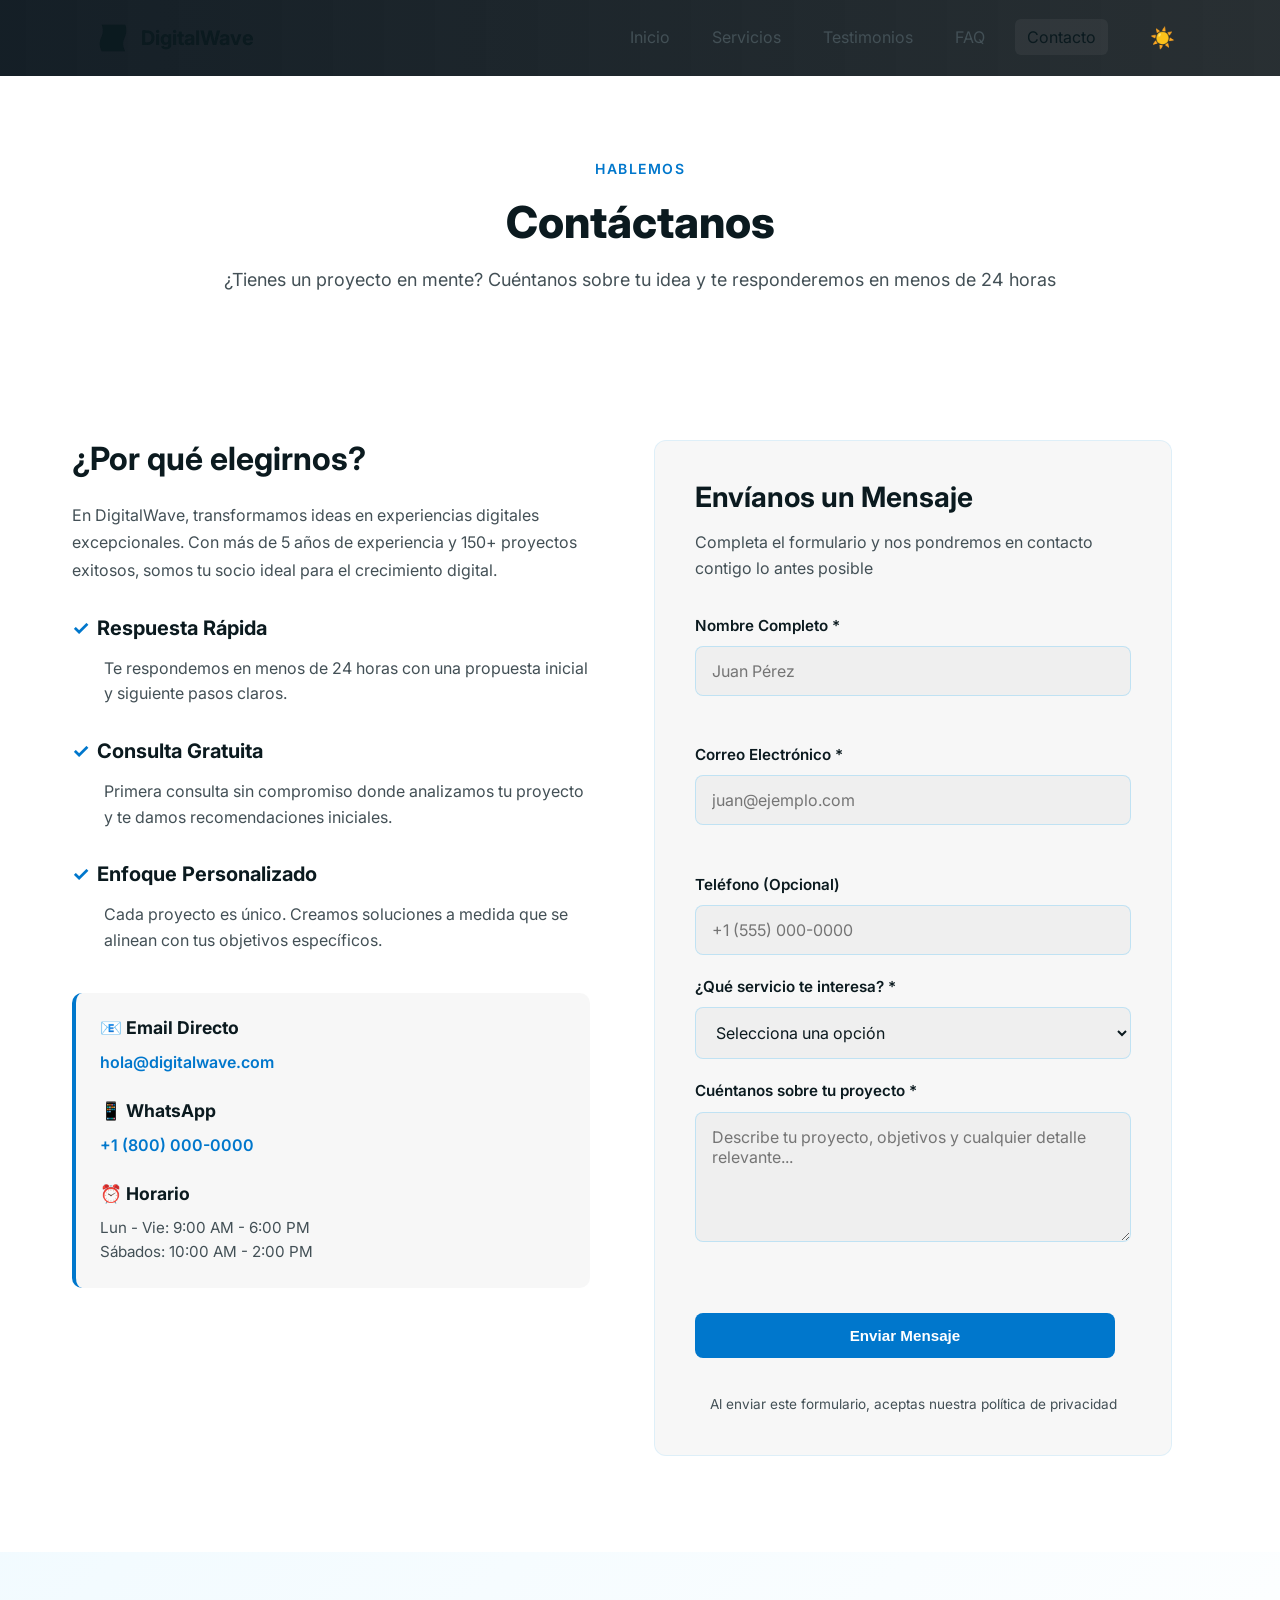
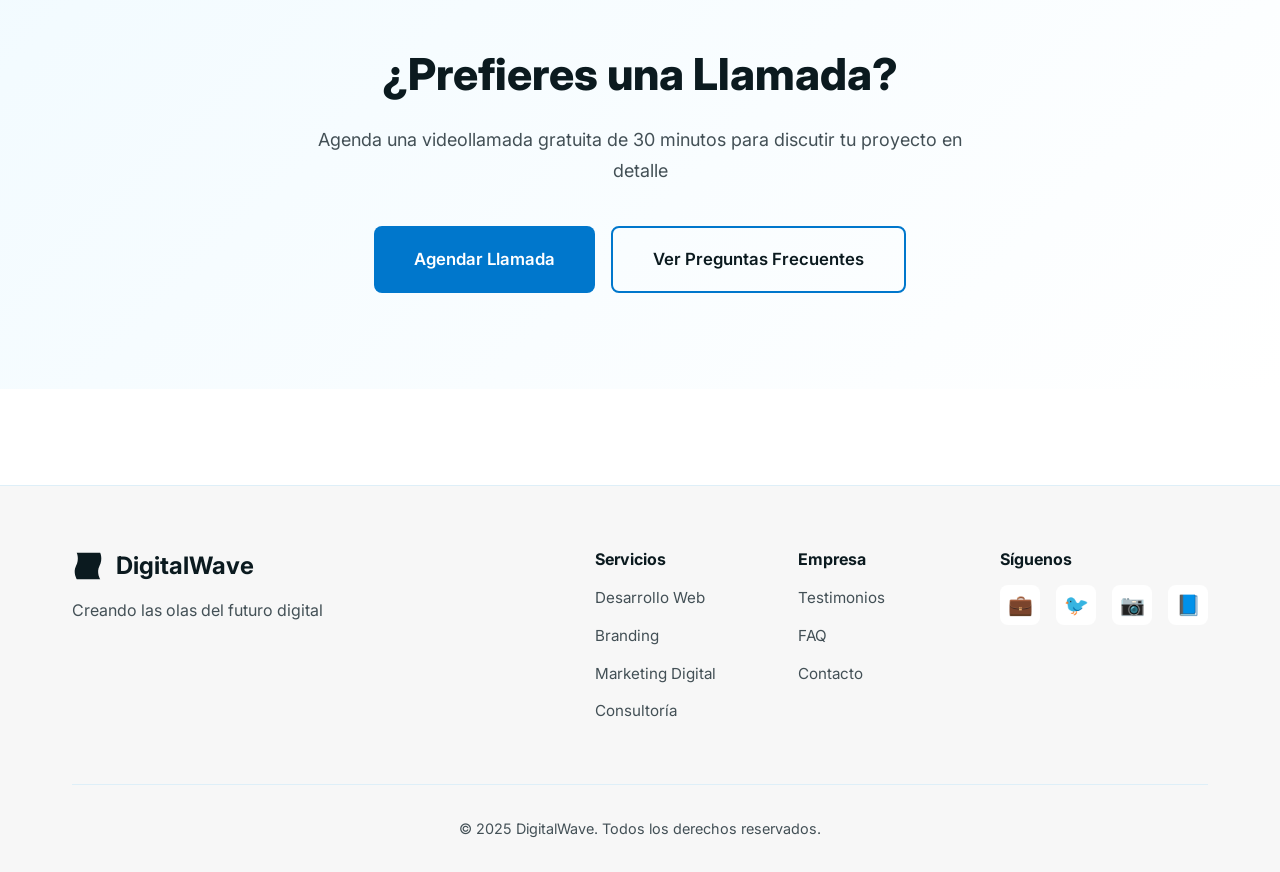
==== pages/Contactos.html @ 98dc667c "Add Servicios and Testimonios pages with structured content and animations - Created Servicios.html " ====
<!DOCTYPE html>
<html lang="es">
  <head>
    <meta charset="UTF-8" />
    <meta name="viewport" content="width=device-width, initial-scale=1.0" />
    <title>Contacto — DigitalWave</title>
    <link rel="stylesheet" href="../index.css" />
    <link rel="preconnect" href="https://fonts.googleapis.com" />
    <link rel="preconnect" href="https://fonts.gstatic.com" crossorigin />
    <link
      href="https://fonts.googleapis.com/css2?family=Inter:wght@300;400;600;800&display=swap"
      rel="stylesheet"
    />
    <script defer src="../scripts/theme.js"></script>
    <script defer src="../scripts/contact.js"></script>
    <script defer src="../scripts/animations.js"></script>
    <script defer src="../scripts/menu.js"></script>
  </head>
  <body>
    <header class="site-header">
      <nav class="main-nav container">
        <a class="logo" href="../index.html">
          <svg
            fill="currentColor"
            viewBox="0 0 48 48"
            xmlns="http://www.w3.org/2000/svg"
          >
            <path
              d="M42.4379 44C42.4379 44 36.0744 33.9038 41.1692 24C46.8624 12.9336 42.2078 4 42.2078 4L7.01134 4C7.01134 4 11.6577 12.932 5.96912 23.9969C0.876273 33.9029 7.27094 44 7.27094 44L42.4379 44Z"
            ></path>
          </svg>
          <h2>DigitalWave</h2>
        </a>

        <button class="hamburger" aria-label="Menú" aria-expanded="false">
          <span></span>
          <span></span>
          <span></span>
        </button>

        <ul
          class="nav-links"
          role="navigation"
          aria-label="Navegación principal"
        >
          <li><a href="../index.html">Inicio</a></li>
          <li><a href="Servicios.html">Servicios</a></li>
          <li><a href="Testimonios.html">Testimonios</a></li>
          <li><a href="FaQ.html">FAQ</a></li>
          <li><a href="Contactos.html" class="active">Contacto</a></li>
          <li class="theme-toggle-wrapper">
            <button class="theme-toggle" aria-label="Cambiar tema">🌙</button>
          </li>
        </ul>
      </nav>
    </header>

    <main>
      <section class="hero small-hero">
        <div class="container">
          <span class="section-label">Hablemos</span>
          <h1>Contáctanos</h1>
          <p class="lead">
            ¿Tienes un proyecto en mente? Cuéntanos sobre tu idea y te
            responderemos en menos de 24 horas
          </p>
        </div>
      </section>

      <div class="container">
        <div
          style="
            display: grid;
            grid-template-columns: 1fr 1fr;
            gap: 4rem;
            margin: 4rem 0 6rem;
            max-width: 1100px;
          "
        >
          <!-- Información de Contacto -->
          <div>
            <h2
              style="font-size: 2rem; margin-bottom: 1.5rem; color: var(--text)"
            >
              ¿Por qué elegirnos?
            </h2>
            <p
              style="color: var(--muted); line-height: 1.7; margin-bottom: 2rem"
            >
              En DigitalWave, transformamos ideas en experiencias digitales
              excepcionales. Con más de 5 años de experiencia y 150+ proyectos
              exitosos, somos tu socio ideal para el crecimiento digital.
            </p>

            <div style="margin-bottom: 2rem">
              <h3
                style="
                  font-size: 1.25rem;
                  margin-bottom: 1rem;
                  display: flex;
                  align-items: center;
                  gap: 0.5rem;
                "
              >
                <span style="color: var(--accent)">✓</span> Respuesta Rápida
              </h3>
              <p
                style="color: var(--muted); line-height: 1.6; margin-left: 2rem"
              >
                Te respondemos en menos de 24 horas con una propuesta inicial y
                siguiente pasos claros.
              </p>
            </div>

            <div style="margin-bottom: 2rem">
              <h3
                style="
                  font-size: 1.25rem;
                  margin-bottom: 1rem;
                  display: flex;
                  align-items: center;
                  gap: 0.5rem;
                "
              >
                <span style="color: var(--accent)">✓</span> Consulta Gratuita
              </h3>
              <p
                style="color: var(--muted); line-height: 1.6; margin-left: 2rem"
              >
                Primera consulta sin compromiso donde analizamos tu proyecto y
                te damos recomendaciones iniciales.
              </p>
            </div>

            <div style="margin-bottom: 2rem">
              <h3
                style="
                  font-size: 1.25rem;
                  margin-bottom: 1rem;
                  display: flex;
                  align-items: center;
                  gap: 0.5rem;
                "
              >
                <span style="color: var(--accent)">✓</span> Enfoque
                Personalizado
              </h3>
              <p
                style="color: var(--muted); line-height: 1.6; margin-left: 2rem"
              >
                Cada proyecto es único. Creamos soluciones a medida que se
                alinean con tus objetivos específicos.
              </p>
            </div>

            <div
              style="
                background: var(--card-bg);
                padding: 1.5rem;
                border-radius: 10px;
                border-left: 4px solid var(--accent);
                margin-top: 2.5rem;
              "
            >
              <h3 style="font-size: 1.1rem; margin-bottom: 0.75rem">
                📧 Email Directo
              </h3>
              <p
                style="
                  color: var(--accent);
                  font-weight: 600;
                  margin-bottom: 1rem;
                "
              >
                hola@digitalwave.com
              </p>

              <h3
                style="
                  font-size: 1.1rem;
                  margin-bottom: 0.75rem;
                  margin-top: 1.5rem;
                "
              >
                📱 WhatsApp
              </h3>
              <p
                style="
                  color: var(--accent);
                  font-weight: 600;
                  margin-bottom: 1rem;
                "
              >
                +1 (800) 000-0000
              </p>

              <h3
                style="
                  font-size: 1.1rem;
                  margin-bottom: 0.75rem;
                  margin-top: 1.5rem;
                "
              >
                ⏰ Horario
              </h3>
              <p style="color: var(--muted); font-size: 0.95rem">
                Lun - Vie: 9:00 AM - 6:00 PM<br />
                Sábados: 10:00 AM - 2:00 PM
              </p>
            </div>
          </div>

          <!-- Formulario de Contacto -->
          <div>
            <div
              style="
                background: var(--card-bg);
                padding: 2.5rem;
                border-radius: 12px;
                border: 1px solid rgba(0, 170, 255, 0.1);
              "
            >
              <h2
                style="
                  font-size: 1.75rem;
                  margin-bottom: 1rem;
                  color: var(--text);
                "
              >
                Envíanos un Mensaje
              </h2>
              <p
                style="
                  color: var(--muted);
                  margin-bottom: 2rem;
                  line-height: 1.6;
                "
              >
                Completa el formulario y nos pondremos en contacto contigo lo
                antes posible
              </p>

              <form id="contactForm" class="contact-form" novalidate>
                <div class="field">
                  <label for="name">Nombre Completo *</label>
                  <input
                    id="name"
                    name="name"
                    type="text"
                    placeholder="Juan Pérez"
                    required
                  />
                  <div class="error" data-for="name"></div>
                </div>

                <div class="field">
                  <label for="email">Correo Electrónico *</label>
                  <input
                    id="email"
                    name="email"
                    type="email"
                    placeholder="juan@ejemplo.com"
                    required
                  />
                  <div class="error" data-for="email"></div>
                </div>

                <div class="field">
                  <label for="phone">Teléfono (Opcional)</label>
                  <input
                    id="phone"
                    name="phone"
                    type="tel"
                    placeholder="+1 (555) 000-0000"
                  />
                </div>

                <div class="field">
                  <label for="service">¿Qué servicio te interesa? *</label>
                  <select
                    id="service"
                    name="service"
                    required
                    style="
                      padding: 0.875rem 1rem;
                      border-radius: 8px;
                      border: 1px solid rgba(0, 170, 255, 0.2);
                      background: var(--card-bg);
                      color: var(--text);
                      font-family: inherit;
                      font-size: 1rem;
                      width: 100%;
                    "
                  >
                    <option value="">Selecciona una opción</option>
                    <option value="desarrollo-web">Desarrollo Web</option>
                    <option value="branding">Branding & Identidad</option>
                    <option value="marketing">Marketing Digital</option>
                    <option value="ux-ui">UX/UI Design</option>
                    <option value="consultoria">Consultoría Digital</option>
                    <option value="otro">Otro</option>
                  </select>
                </div>

                <div class="field">
                  <label for="message">Cuéntanos sobre tu proyecto *</label>
                  <textarea
                    id="message"
                    name="message"
                    rows="5"
                    placeholder="Describe tu proyecto, objetivos y cualquier detalle relevante..."
                    required
                  ></textarea>
                  <div class="error" data-for="message"></div>
                </div>

                <div class="actions" style="margin-top: 1.5rem">
                  <button
                    type="submit"
                    class="btn btn-primary"
                    style="width: 100%"
                  >
                    Enviar Mensaje
                  </button>
                  <div
                    id="formStatus"
                    class="form-status"
                    aria-live="polite"
                  ></div>
                </div>

                <p
                  style="
                    color: var(--muted);
                    font-size: 0.85rem;
                    margin-top: 1rem;
                    text-align: center;
                  "
                >
                  Al enviar este formulario, aceptas nuestra política de
                  privacidad
                </p>
              </form>
            </div>
          </div>
        </div>
      </div>

      <section
        class="cta-section"
        style="
          background: linear-gradient(
            135deg,
            rgba(0, 170, 255, 0.05) 0%,
            var(--bg) 100%
          );
        "
      >
        <div class="container">
          <div class="cta-content">
            <h2 class="cta-title">¿Prefieres una Llamada?</h2>
            <p class="cta-description">
              Agenda una videollamada gratuita de 30 minutos para discutir tu
              proyecto en detalle
            </p>
            <div class="cta-actions">
              <a href="#" class="btn btn-primary btn-lg">Agendar Llamada</a>
              <a href="FaQ.html" class="btn btn-secondary btn-lg"
                >Ver Preguntas Frecuentes</a
              >
            </div>
          </div>
        </div>
      </section>
    </main>

    <footer class="site-footer">
      <div class="container">
        <div class="footer-content">
          <div class="footer-brand">
            <div class="logo">
              <svg
                fill="currentColor"
                viewBox="0 0 48 48"
                xmlns="http://www.w3.org/2000/svg"
              >
                <path
                  d="M42.4379 44C42.4379 44 36.0744 33.9038 41.1692 24C46.8624 12.9336 42.2078 4 42.2078 4L7.01134 4C7.01134 4 11.6577 12.932 5.96912 23.9969C0.876273 33.9029 7.27094 44 7.27094 44L42.4379 44Z"
                ></path>
              </svg>
              <h3>DigitalWave</h3>
            </div>
            <p class="footer-tagline">Creando las olas del futuro digital</p>
          </div>
          <div class="footer-links">
            <div class="footer-column">
              <h4>Servicios</h4>
              <ul>
                <li><a href="Servicios.html">Desarrollo Web</a></li>
                <li><a href="Servicios.html">Branding</a></li>
                <li><a href="Servicios.html">Marketing Digital</a></li>
                <li><a href="Servicios.html">Consultoría</a></li>
              </ul>
            </div>
            <div class="footer-column">
              <h4>Empresa</h4>
              <ul>
                <li><a href="Testimonios.html">Testimonios</a></li>
                <li><a href="FaQ.html">FAQ</a></li>
                <li><a href="Contactos.html">Contacto</a></li>
              </ul>
            </div>
            <div class="footer-column">
              <h4>Síguenos</h4>
              <div class="social-links">
                <a href="#" aria-label="LinkedIn">💼</a>
                <a href="#" aria-label="Twitter">🐦</a>
                <a href="#" aria-label="Instagram">📷</a>
                <a href="#" aria-label="Facebook">📘</a>
              </div>
            </div>
          </div>
        </div>
        <div class="footer-bottom">
          <p>&copy; 2025 DigitalWave. Todos los derechos reservados.</p>
        </div>
      </div>
    </footer>
  </body>
</html>
---- index.css ----
/* ==========================================
   DIGITALWAVE - ESTILOS CONSOLIDADOS
   ========================================== */

/* RESET */
* {
  margin: 0;
  padding: 0;
  box-sizing: border-box;
}

/* ==========================================
   THEME VARIABLES
   ========================================== */

:root {
  --bg: #08131b;
  --text: #ffffff;
  --muted: #c9d1d9;
  --card-bg: rgba(255, 255, 255, 0.03);
  --accent: #00aaff;
  --accent-text: #013043;
  --hero-overlay: rgba(2, 6, 9, 0.45);
}

[data-theme="light"] {
  --bg: #ffffff;
  --text: #0b1a1f;
  --muted: #435056;
  --card-bg: rgba(2, 6, 9, 0.03);
  --accent: #0077cc;
  --accent-text: #ffffff;
  --hero-overlay: rgba(255, 255, 255, 0.2);
}

/* ==========================================
   BASE STYLES
   ========================================== */

body {
  font-family: "Inter", -apple-system, BlinkMacSystemFont, "Segoe UI",
    sans-serif;
  color: var(--text);
  background-color: var(--bg);
  line-height: 1.6;
  transition: background-color 0.3s ease, color 0.3s ease;
}

h1,
h2,
h3,
h4,
h5,
h6 {
  line-height: 1.2;
  font-weight: 700;
  margin: 0;
}

p {
  margin: 0;
}

a {
  text-decoration: none;
  color: inherit;
  transition: color 0.2s ease;
}

ul {
  list-style: none;
  padding: 0;
  margin: 0;
}

/* Container */
.container {
  width: min(1200px, 94%);
  max-width: 1200px;
  margin: 0 auto;
  padding: 0 2rem;
}

/* ==========================================
   BUTTONS
   ========================================== */

.btn {
  display: inline-flex;
  align-items: center;
  justify-content: center;
  padding: 0.875rem 2rem;
  border-radius: 8px;
  font-weight: 600;
  font-size: 0.95rem;
  cursor: pointer;
  border: none;
  transition: all 0.3s ease;
  text-decoration: none;
  white-space: nowrap;
}

.btn-primary,
.btn.primary {
  background: var(--accent);
  color: var(--accent-text);
}

.btn-primary:hover,
.btn.primary:hover {
  background: #0099dd;
  transform: translateY(-2px);
  box-shadow: 0 8px 16px rgba(0, 170, 255, 0.3);
}

.btn-secondary {
  background: transparent;
  color: var(--text);
  border: 2px solid var(--accent);
}

.btn-secondary:hover {
  background: var(--accent);
  color: var(--accent-text);
}

.btn-lg {
  padding: 1.125rem 2.5rem;
  font-size: 1.05rem;
}

/* ==========================================
   HEADER / NAVIGATION
   ========================================== */

.site-header {
  background: linear-gradient(
    90deg,
    rgba(8, 19, 27, 0.95),
    rgba(3, 11, 15, 0.85)
  );
  padding: 1.125rem 1.75rem;
  color: var(--text);
  position: sticky;
  top: 0;
  z-index: 100;
  backdrop-filter: blur(10px);
}

.main-nav {
  display: flex;
  align-items: center;
  justify-content: space-between;
  max-width: 1200px;
  margin: 0 auto;
}

.logo {
  display: flex;
  align-items: center;
  gap: 0.75rem;
  font-weight: 700;
  font-size: 1.25rem;
  color: var(--text);
  text-decoration: none;
}

.logo svg {
  width: 32px;
  height: 32px;
}

.logo h2 {
  font-size: 1.25rem;
  margin: 0;
}

.nav-links {
  display: flex;
  gap: 1.125rem;
  align-items: center;
  list-style: none;
}

.nav-links li a {
  color: var(--muted);
  text-decoration: none;
  padding: 0.5rem 0.75rem;
  border-radius: 6px;
  transition: all 0.2s ease;
}

.nav-links li a:hover,
.nav-links li a.active {
  color: var(--text);
  background: rgba(255, 255, 255, 0.05);
}

.theme-toggle-wrapper {
  display: flex;
  align-items: center;
}

.theme-toggle {
  background: transparent;
  border: none;
  font-size: 1.25rem;
  cursor: pointer;
  color: var(--muted);
  margin-left: 1rem;
  padding: 0.5rem;
  transition: all 0.2s ease;
}

.theme-toggle:hover {
  color: var(--accent);
  transform: scale(1.1);
}

/* Hamburger Menu */
.hamburger {
  display: none;
  flex-direction: column;
  gap: 5px;
  background: transparent;
  border: none;
  cursor: pointer;
  padding: 8px;
  z-index: 1001;
}

.hamburger span {
  width: 25px;
  height: 3px;
  background: var(--text);
  border-radius: 2px;
  transition: all 0.3s ease;
}

.hamburger.active span:nth-child(1) {
  transform: rotate(45deg) translate(8px, 8px);
}

.hamburger.active span:nth-child(2) {
  opacity: 0;
}

.hamburger.active span:nth-child(3) {
  transform: rotate(-45deg) translate(7px, -7px);
}

/* ==========================================
   FOOTER
   ========================================== */

.site-footer {
  background: var(--card-bg);
  border-top: 1px solid rgba(0, 170, 255, 0.1);
  padding: 4rem 0 2rem;
  margin-top: 6rem;
}

.footer-content {
  display: grid;
  grid-template-columns: 1.5fr 2fr;
  gap: 4rem;
  margin-bottom: 3rem;
}

.footer-brand {
  max-width: 350px;
}

.footer-brand .logo {
  display: flex;
  align-items: center;
  gap: 0.75rem;
  margin-bottom: 1rem;
}

.footer-brand .logo svg {
  width: 32px;
  height: 32px;
}

.footer-brand .logo h3 {
  font-size: 1.5rem;
  font-weight: 700;
  color: var(--text);
}

.footer-tagline {
  color: var(--muted);
  line-height: 1.6;
  margin-top: 0.5rem;
}

.footer-links {
  display: grid;
  grid-template-columns: repeat(3, 1fr);
  gap: 2rem;
}

.footer-column h4 {
  font-size: 1rem;
  font-weight: 700;
  margin-bottom: 1rem;
  color: var(--text);
}

.footer-column ul {
  list-style: none;
  padding: 0;
  margin: 0;
}

.footer-column ul li {
  margin-bottom: 0.75rem;
}

.footer-column a {
  color: var(--muted);
  text-decoration: none;
  font-size: 0.95rem;
  transition: color 0.2s ease;
}

.footer-column a:hover {
  color: var(--accent);
}

.social-links {
  display: flex;
  gap: 1rem;
  margin-top: 0.5rem;
}

.social-links a {
  display: flex;
  align-items: center;
  justify-content: center;
  width: 40px;
  height: 40px;
  background: var(--bg);
  border-radius: 8px;
  font-size: 1.25rem;
  transition: all 0.3s ease;
}

.social-links a:hover {
  background: var(--accent);
  transform: translateY(-3px);
}

.footer-bottom {
  padding-top: 2rem;
  border-top: 1px solid rgba(0, 170, 255, 0.1);
  text-align: center;
}

.footer-bottom p {
  color: var(--muted);
  font-size: 0.9rem;
}

/* ==========================================
   SECTION PATTERNS
   ========================================== */

.section-header {
  text-align: center;
  margin-bottom: 4rem;
  max-width: 700px;
  margin-left: auto;
  margin-right: auto;
}

.section-label {
  display: inline-block;
  font-size: 0.875rem;
  font-weight: 600;
  text-transform: uppercase;
  letter-spacing: 1.5px;
  color: var(--accent);
  margin-bottom: 1rem;
}

.section-title {
  font-size: 2.5rem;
  font-weight: 800;
  margin-bottom: 1rem;
  color: var(--text);
}

.section-description {
  font-size: 1.125rem;
  color: var(--muted);
  line-height: 1.7;
}

.section-cta {
  text-align: center;
  margin-top: 3rem;
}

/* ==========================================
   HERO MAIN (Index Page)
   ========================================== */

.hero-main {
  position: relative;
  background: linear-gradient(
    135deg,
    var(--bg) 0%,
    rgba(0, 170, 255, 0.08) 100%
  );
  padding: 8rem 0 6rem;
  overflow: hidden;
}

.hero-main::before {
  content: "";
  position: absolute;
  top: 0;
  right: 0;
  width: 50%;
  height: 100%;
  background: radial-gradient(
    circle at top right,
    rgba(0, 170, 255, 0.15),
    transparent 70%
  );
  pointer-events: none;
}

.hero-content {
  position: relative;
  z-index: 1;
  max-width: 800px;
}

.hero-badge {
  display: inline-block;
  padding: 0.5rem 1.25rem;
  background: rgba(0, 170, 255, 0.1);
  border: 1px solid var(--accent);
  border-radius: 50px;
  font-size: 0.875rem;
  font-weight: 600;
  color: var(--accent);
  margin-bottom: 1.5rem;
}

.hero-title {
  font-size: 3.75rem;
  font-weight: 800;
  line-height: 1.1;
  margin-bottom: 1.5rem;
  color: var(--text);
}

.gradient-text {
  background: linear-gradient(135deg, var(--accent) 0%, #00d4ff 100%);
  -webkit-background-clip: text;
  -webkit-text-fill-color: transparent;
  background-clip: text;
}

.hero-description {
  font-size: 1.25rem;
  line-height: 1.7;
  color: var(--muted);
  margin-bottom: 2.5rem;
  max-width: 600px;
}

.hero-actions {
  display: flex;
  gap: 1rem;
  margin-bottom: 4rem;
  flex-wrap: wrap;
}

.hero-stats {
  display: flex;
  gap: 3rem;
  flex-wrap: wrap;
}

.stat-item {
  display: flex;
  flex-direction: column;
}

.stat-number {
  font-size: 2.5rem;
  font-weight: 800;
  color: var(--accent);
  line-height: 1;
  margin-bottom: 0.5rem;
}

.stat-label {
  font-size: 0.875rem;
  color: var(--muted);
  text-transform: uppercase;
  letter-spacing: 0.5px;
}

/* ==========================================
   SMALL HERO (Internal Pages)
   ========================================== */

.small-hero {
  padding: 5rem 0;
  text-align: center;
}

.small-hero h1 {
  font-size: 2.75rem;
  margin-bottom: 1rem;
  font-weight: 800;
}

.lead {
  color: var(--muted);
  font-size: 1.125rem;
  line-height: 1.7;
}

/* ==========================================
   SERVICES PREVIEW
   ========================================== */

.services-preview {
  padding: 6rem 0;
  background: var(--bg);
}

.services-grid {
  display: grid;
  grid-template-columns: repeat(auto-fit, minmax(280px, 1fr));
  gap: 2rem;
  margin-bottom: 2rem;
}

.service-card {
  background: var(--card-bg);
  padding: 2.5rem 2rem;
  border-radius: 12px;
  border: 1px solid rgba(0, 170, 255, 0.1);
  transition: all 0.3s ease;
}

.service-card:hover {
  transform: translateY(-5px);
  box-shadow: 0 10px 30px rgba(0, 170, 255, 0.15);
  border-color: var(--accent);
}

.service-icon {
  font-size: 3rem;
  margin-bottom: 1.5rem;
}

.service-title {
  font-size: 1.5rem;
  font-weight: 700;
  margin-bottom: 1rem;
  color: var(--text);
}

.service-description {
  font-size: 1rem;
  color: var(--muted);
  line-height: 1.6;
  margin-bottom: 1.5rem;
}

.service-features {
  list-style: none;
  padding: 0;
  margin: 0;
}

.service-features li {
  font-size: 0.9rem;
  color: var(--muted);
  padding: 0.5rem 0;
  padding-left: 1.5rem;
  position: relative;
}

.service-features li::before {
  content: "✓";
  position: absolute;
  left: 0;
  color: var(--accent);
  font-weight: bold;
}

/* ==========================================
   CARDS (Generic)
   ========================================== */

.cards {
  display: grid;
  grid-template-columns: repeat(auto-fit, minmax(250px, 1fr));
  gap: 1.5rem;
  margin: 3rem 0 5rem;
}

.card {
  background: var(--card-bg);
  padding: 2rem;
  border-radius: 10px;
  box-shadow: 0 6px 18px rgba(2, 6, 9, 0.25);
  transition: all 0.3s ease;
}

.card:hover {
  transform: translateY(-3px);
  box-shadow: 0 8px 24px rgba(0, 170, 255, 0.2);
}

.card h3 {
  margin-bottom: 0.75rem;
  font-size: 1.25rem;
}

.card p {
  color: var(--muted);
  line-height: 1.6;
}

/* ==========================================
   PROCESS SECTION
   ========================================== */

.process-section {
  padding: 6rem 0;
  background: linear-gradient(
    180deg,
    var(--bg) 0%,
    rgba(0, 170, 255, 0.03) 100%
  );
}

.process-timeline {
  max-width: 900px;
  margin: 0 auto;
  display: flex;
  flex-direction: column;
  gap: 3rem;
}

.process-step {
  display: grid;
  grid-template-columns: 100px 1fr;
  gap: 2rem;
  align-items: start;
}

.step-number {
  width: 80px;
  height: 80px;
  border-radius: 50%;
  background: linear-gradient(135deg, var(--accent) 0%, #00d4ff 100%);
  color: white;
  display: flex;
  align-items: center;
  justify-content: center;
  font-size: 2rem;
  font-weight: 800;
  box-shadow: 0 5px 20px rgba(0, 170, 255, 0.3);
}

.step-content {
  padding-top: 0.5rem;
}

.step-title {
  font-size: 1.75rem;
  font-weight: 700;
  margin-bottom: 0.75rem;
  color: var(--text);
}

.step-description {
  font-size: 1.05rem;
  color: var(--muted);
  line-height: 1.7;
}

/* ==========================================
   TESTIMONIALS
   ========================================== */

.testimonials-section {
  padding: 6rem 0;
  background: var(--bg);
}

.testimonials-grid {
  display: grid;
  grid-template-columns: repeat(auto-fit, minmax(320px, 1fr));
  gap: 2rem;
}

.testimonial-card {
  background: var(--card-bg);
  padding: 2.5rem;
  border-radius: 12px;
  border: 1px solid rgba(0, 170, 255, 0.1);
  transition: all 0.3s ease;
}

.testimonial-card:hover {
  transform: translateY(-5px);
  box-shadow: 0 10px 30px rgba(0, 170, 255, 0.1);
}

.testimonial-stars {
  font-size: 1.25rem;
  margin-bottom: 1.5rem;
}

.testimonial-quote {
  font-size: 1.05rem;
  line-height: 1.7;
  color: var(--text);
  margin-bottom: 2rem;
  font-style: italic;
}

.testimonial-author {
  display: flex;
  align-items: center;
  gap: 1rem;
}

.author-info {
  display: flex;
  flex-direction: column;
}

.author-name {
  font-weight: 700;
  color: var(--text);
  margin-bottom: 0.25rem;
}

.author-role {
  font-size: 0.9rem;
  color: var(--muted);
}

/* Testimonials (simple version for internal pages) */
.testimonials {
  display: grid;
  gap: 1.5rem;
  margin: 3rem 0 5rem;
  max-width: 800px;
}

.testimonial {
  background: var(--card-bg);
  padding: 2rem;
  border-radius: 10px;
  border-left: 4px solid var(--accent);
}

.testimonial p {
  font-style: italic;
  margin-bottom: 1rem;
  line-height: 1.7;
}

.testimonial cite {
  display: block;
  color: var(--muted);
  font-size: 0.9rem;
  font-style: normal;
}

/* ==========================================
   FAQ
   ========================================== */

.faq {
  max-width: 800px;
  margin: 3rem 0 5rem;
}

.faq details {
  background: var(--card-bg);
  padding: 1.25rem;
  border-radius: 8px;
  margin-bottom: 1rem;
  border: 1px solid rgba(0, 170, 255, 0.1);
  transition: all 0.2s ease;
}

.faq details:hover {
  border-color: var(--accent);
}

.faq summary {
  cursor: pointer;
  font-weight: 600;
  font-size: 1.05rem;
  user-select: none;
}

.faq details p {
  margin-top: 0.75rem;
  color: var(--muted);
  line-height: 1.6;
}

/* ==========================================
   CTA SECTION
   ========================================== */

.cta-section {
  padding: 6rem 0;
  background: linear-gradient(
    135deg,
    rgba(0, 170, 255, 0.08) 0%,
    var(--bg) 100%
  );
  text-align: center;
}

.cta-content {
  text-align: center;
  max-width: 700px;
  margin: 0 auto;
}

.cta-title {
  font-size: 2.75rem;
  font-weight: 800;
  margin-bottom: 1.5rem;
  color: var(--text);
}

.cta-description {
  font-size: 1.125rem;
  color: var(--muted);
  line-height: 1.7;
  margin-bottom: 2.5rem;
}

.cta-actions {
  display: flex;
  gap: 1rem;
  justify-content: center;
  flex-wrap: wrap;
}

/* ==========================================
   FORMS
   ========================================== */

.form-section {
  max-width: 720px;
  margin: 3rem auto 5rem;
}

.contact-form {
  display: grid;
  gap: 1.25rem;
}

.contact-form .field {
  display: flex;
  flex-direction: column;
}

.contact-form label {
  margin-bottom: 0.5rem;
  font-weight: 600;
  color: var(--text);
  font-size: 0.95rem;
}

.contact-form input,
.contact-form textarea {
  padding: 0.875rem 1rem;
  border-radius: 8px;
  border: 1px solid rgba(0, 170, 255, 0.2);
  background: var(--card-bg);
  color: var(--text);
  font-family: inherit;
  font-size: 1rem;
  transition: all 0.2s ease;
}

.contact-form input:focus,
.contact-form textarea:focus {
  outline: none;
  box-shadow: 0 0 0 3px rgba(0, 170, 255, 0.15);
  border-color: var(--accent);
}

.contact-form textarea {
  resize: vertical;
  min-height: 120px;
}

.contact-form .error {
  color: #ff6b6b;
  font-size: 0.85rem;
  margin-top: 0.5rem;
  min-height: 1.2rem;
}

.contact-form .invalid {
  border-color: #ff6b6b;
}

.actions {
  display: flex;
  gap: 1rem;
  align-items: center;
  margin-top: 0.5rem;
}

.form-status {
  font-size: 0.9rem;
}

.form-status.sending {
  color: #ffd966;
}

.form-status.success {
  color: #4ade80;
}

.form-status.error {
  color: #ff6b6b;
}

/* ==========================================
   ANIMATIONS
   ========================================== */

[data-animate] {
  opacity: 0;
  transform: translateY(30px);
  transition: opacity 0.6s ease, transform 0.6s ease;
}

[data-animate].animated {
  opacity: 1;
  transform: translateY(0);
}

/* ==========================================
   UTILITY CLASSES
   ========================================== */

.muted {
  color: var(--muted);
}

.accent {
  color: var(--accent);
}

/* ==========================================
   RESPONSIVE DESIGN
   ========================================== */

@media (max-width: 968px) {
  .footer-content {
    grid-template-columns: 1fr;
    gap: 3rem;
  }

  .footer-links {
    grid-template-columns: repeat(2, 1fr);
  }

  .main-nav {
    flex-wrap: wrap;
  }

  .nav-links {
    gap: 0.75rem;
  }

  /* Contact page responsive */
  div[style*="grid-template-columns: 1fr 1fr"] {
    grid-template-columns: 1fr !important;
  }
}

@media (max-width: 768px) {
  .container {
    padding: 0 1.5rem;
  }

  /* Mobile Navigation */
  .hamburger {
    display: flex;
  }

  .nav-links {
    position: fixed;
    top: 0;
    right: -100%;
    width: 280px;
    height: 100vh;
    background: var(--bg);
    flex-direction: column;
    padding: 6rem 2rem 2rem;
    gap: 0.5rem;
    transition: right 0.3s ease;
    box-shadow: -5px 0 15px rgba(0, 0, 0, 0.3);
    z-index: 1000;
    border-left: 1px solid rgba(0, 170, 255, 0.1);
  }

  .nav-links.active {
    right: 0;
  }

  .nav-links li {
    width: 100%;
  }

  .nav-links li a {
    display: block;
    padding: 1rem;
    width: 100%;
    text-align: left;
    border-radius: 8px;
    font-size: 1.05rem;
  }

  .theme-toggle-wrapper {
    margin-top: auto;
    padding-top: 1rem;
    border-top: 1px solid rgba(0, 170, 255, 0.1);
  }

  .theme-toggle {
    width: 100%;
    margin-left: 0;
    padding: 1rem;
    border-radius: 8px;
    background: var(--card-bg);
    border: 1px solid rgba(0, 170, 255, 0.2);
    font-size: 1.5rem;
    display: flex;
    align-items: center;
    justify-content: center;
  }

  .hero-main {
    padding: 5rem 0 3rem;
  }

  .hero-title {
    font-size: 2.5rem;
  }

  .hero-description {
    font-size: 1.1rem;
  }

  .hero-actions {
    flex-direction: column;
    align-items: stretch;
  }

  .hero-stats {
    gap: 2rem;
  }

  .stat-number {
    font-size: 2rem;
  }

  .small-hero h1 {
    font-size: 2rem;
  }

  .section-title {
    font-size: 2rem;
  }

  .section-description {
    font-size: 1rem;
  }

  .services-grid {
    grid-template-columns: 1fr;
  }

  .cards {
    grid-template-columns: 1fr;
  }

  .process-step {
    grid-template-columns: 1fr;
    gap: 1rem;
  }

  .step-number {
    width: 60px;
    height: 60px;
    font-size: 1.5rem;
  }

  .step-title {
    font-size: 1.5rem;
  }

  .testimonials-grid {
    grid-template-columns: 1fr;
  }

  .cta-title {
    font-size: 2rem;
  }

  .cta-actions {
    flex-direction: column;
    align-items: stretch;
  }

  .btn {
    padding: 0.75rem 1.5rem;
    font-size: 0.9rem;
  }

  .btn-lg {
    padding: 0.875rem 2rem;
    font-size: 1rem;
  }

  .site-header {
    padding: 0.875rem 1rem;
  }

  .nav-links {
    flex-wrap: wrap;
    gap: 0.5rem;
  }

  .nav-links li a {
    padding: 0.4rem 0.6rem;
    font-size: 0.9rem;
  }
}

@media (max-width: 580px) {
  .footer-links {
    grid-template-columns: 1fr;
  }

  .site-footer {
    padding: 3rem 0 1.5rem;
  }

  .hero-title {
    font-size: 2rem;
  }

  .stat-number {
    font-size: 1.75rem;
  }
}
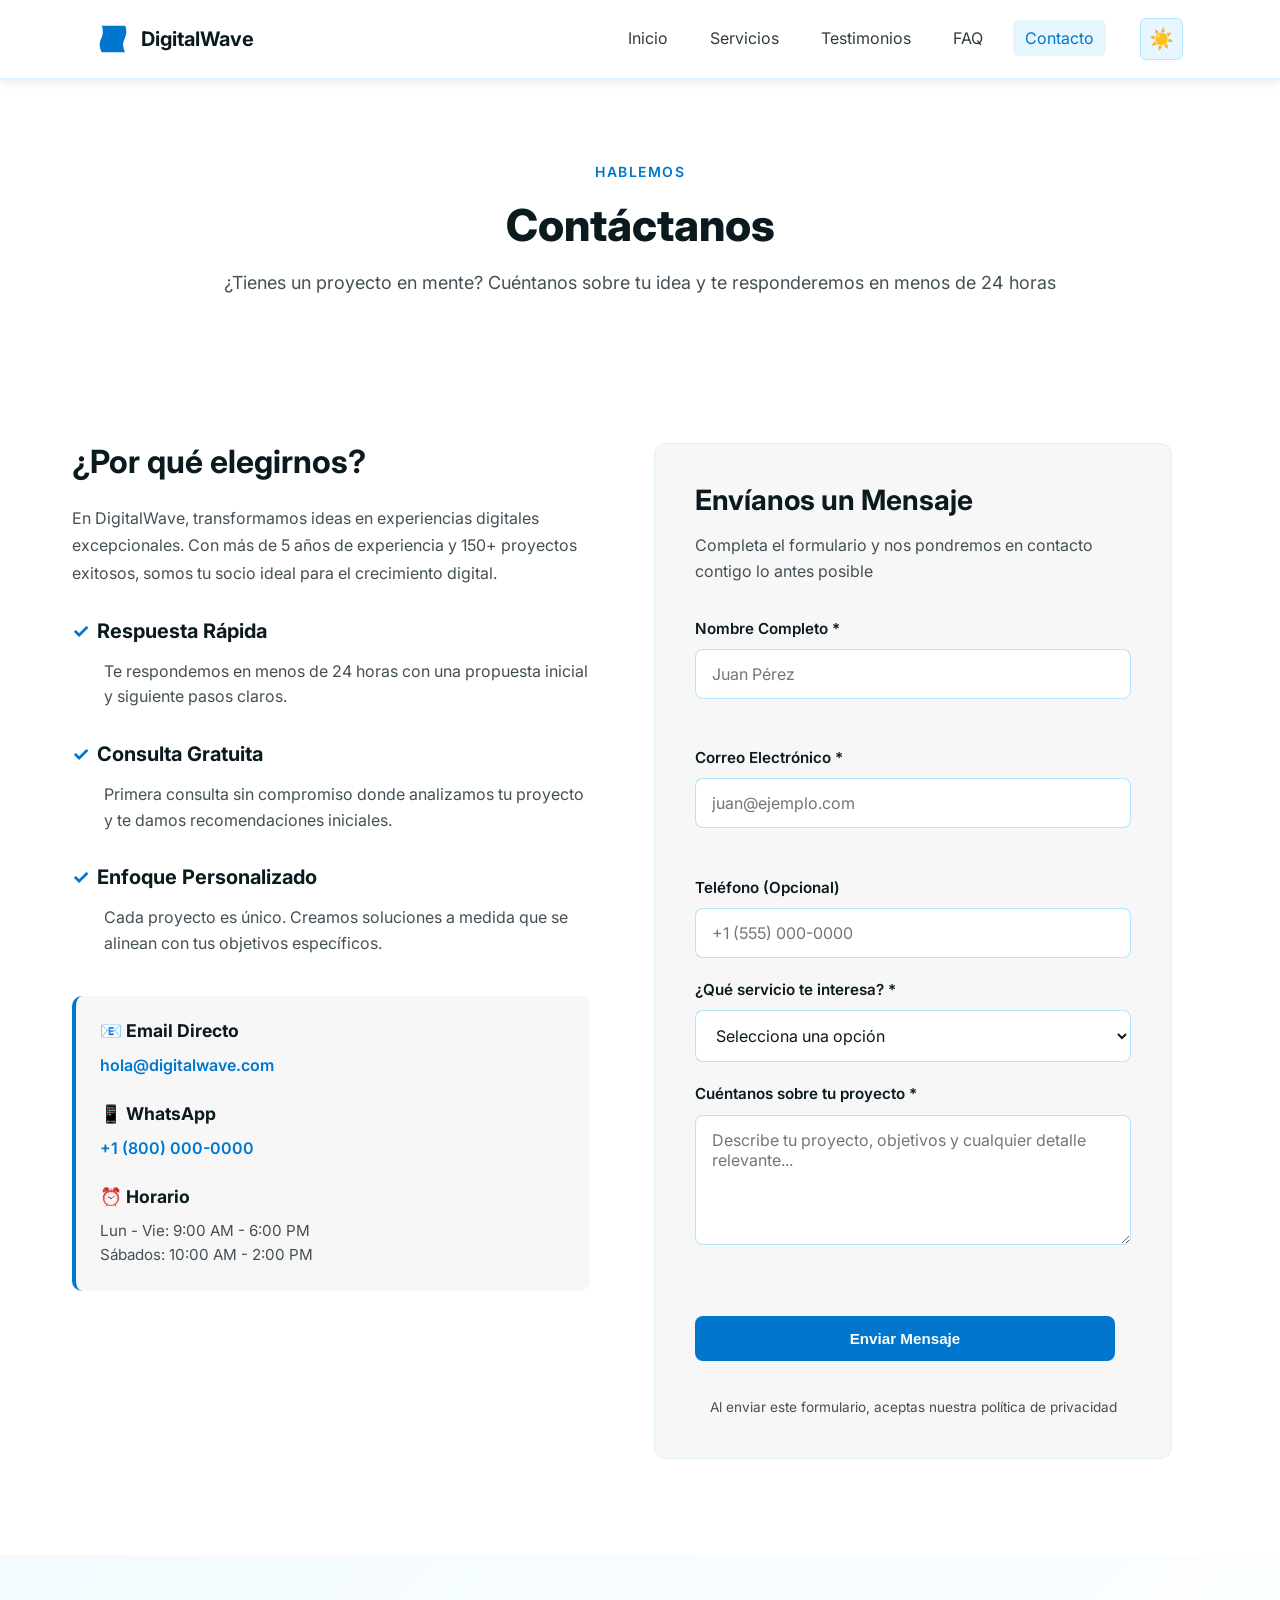
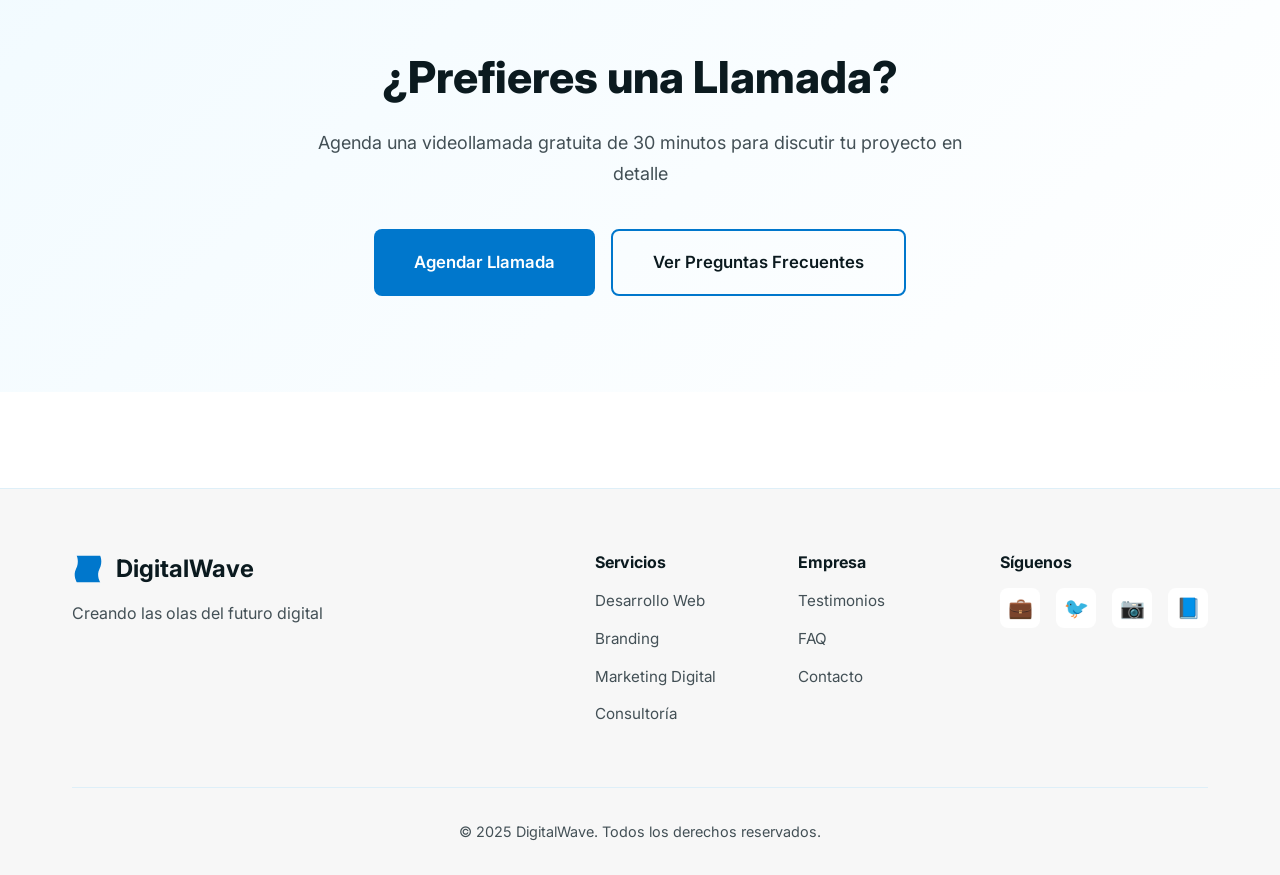
==== commit 63399f2f: "fix: Update README.md to mark completed improvements and clean up contribution guidelines style: Ref" ====
--- a/pages/Contactos.html
+++ b/pages/Contactos.html
@@ -277,21 +277,7 @@
 
                 <div class="field">
                   <label for="service">¿Qué servicio te interesa? *</label>
-                  <select
-                    id="service"
-                    name="service"
-                    required
-                    style="
-                      padding: 0.875rem 1rem;
-                      border-radius: 8px;
-                      border: 1px solid rgba(0, 170, 255, 0.2);
-                      background: var(--card-bg);
-                      color: var(--text);
-                      font-family: inherit;
-                      font-size: 1rem;
-                      width: 100%;
-                    "
-                  >
+                  <select id="service" name="service" required>
                     <option value="">Selecciona una opción</option>
                     <option value="desarrollo-web">Desarrollo Web</option>
                     <option value="branding">Branding & Identidad</option>
--- a/index.css
+++ b/index.css
@@ -134,17 +134,15 @@
    ========================================== */
 
 .site-header {
-  background: linear-gradient(
-    90deg,
-    rgba(8, 19, 27, 0.95),
-    rgba(3, 11, 15, 0.85)
-  );
+  background: var(--bg);
+  border-bottom: 1px solid rgba(0, 170, 255, 0.15);
   padding: 1.125rem 1.75rem;
   color: var(--text);
   position: sticky;
   top: 0;
   z-index: 100;
   backdrop-filter: blur(10px);
+  box-shadow: 0 2px 10px rgba(0, 0, 0, 0.1);
 }
 
 .main-nav {
@@ -168,6 +166,7 @@
 .logo svg {
   width: 32px;
   height: 32px;
+  color: var(--accent);
 }
 
 .logo h2 {
@@ -183,17 +182,19 @@
 }
 
 .nav-links li a {
-  color: var(--muted);
+  color: var(--text);
   text-decoration: none;
   padding: 0.5rem 0.75rem;
   border-radius: 6px;
   transition: all 0.2s ease;
+  opacity: 0.85;
 }
 
 .nav-links li a:hover,
 .nav-links li a.active {
-  color: var(--text);
-  background: rgba(255, 255, 255, 0.05);
+  color: var(--accent);
+  background: rgba(0, 170, 255, 0.1);
+  opacity: 1;
 }
 
 .theme-toggle-wrapper {
@@ -202,19 +203,22 @@
 }
 
 .theme-toggle {
-  background: transparent;
-  border: none;
+  background: rgba(0, 170, 255, 0.1);
+  border: 1px solid rgba(0, 170, 255, 0.2);
   font-size: 1.25rem;
   cursor: pointer;
-  color: var(--muted);
+  color: var(--text);
   margin-left: 1rem;
   padding: 0.5rem;
+  border-radius: 6px;
   transition: all 0.2s ease;
 }
 
 .theme-toggle:hover {
+  background: rgba(0, 170, 255, 0.2);
   color: var(--accent);
-  transform: scale(1.1);
+  transform: scale(1.05);
+  border-color: var(--accent);
 }
 
 /* Hamburger Menu */
@@ -886,22 +890,36 @@
 }
 
 .contact-form input,
-.contact-form textarea {
+.contact-form textarea,
+.contact-form select {
   padding: 0.875rem 1rem;
   border-radius: 8px;
-  border: 1px solid rgba(0, 170, 255, 0.2);
-  background: var(--card-bg);
+  border: 1px solid rgba(0, 170, 255, 0.3);
+  background: var(--bg);
   color: var(--text);
   font-family: inherit;
   font-size: 1rem;
   transition: all 0.2s ease;
+  width: 100%;
+}
+
+.contact-form select {
+  cursor: pointer;
+}
+
+.contact-form select option {
+  background: var(--bg);
+  color: var(--text);
+  padding: 0.5rem;
 }
 
 .contact-form input:focus,
-.contact-form textarea:focus {
+.contact-form textarea:focus,
+.contact-form select:focus {
   outline: none;
   box-shadow: 0 0 0 3px rgba(0, 170, 255, 0.15);
   border-color: var(--accent);
+  background: var(--bg);
 }
 
 .contact-form textarea {
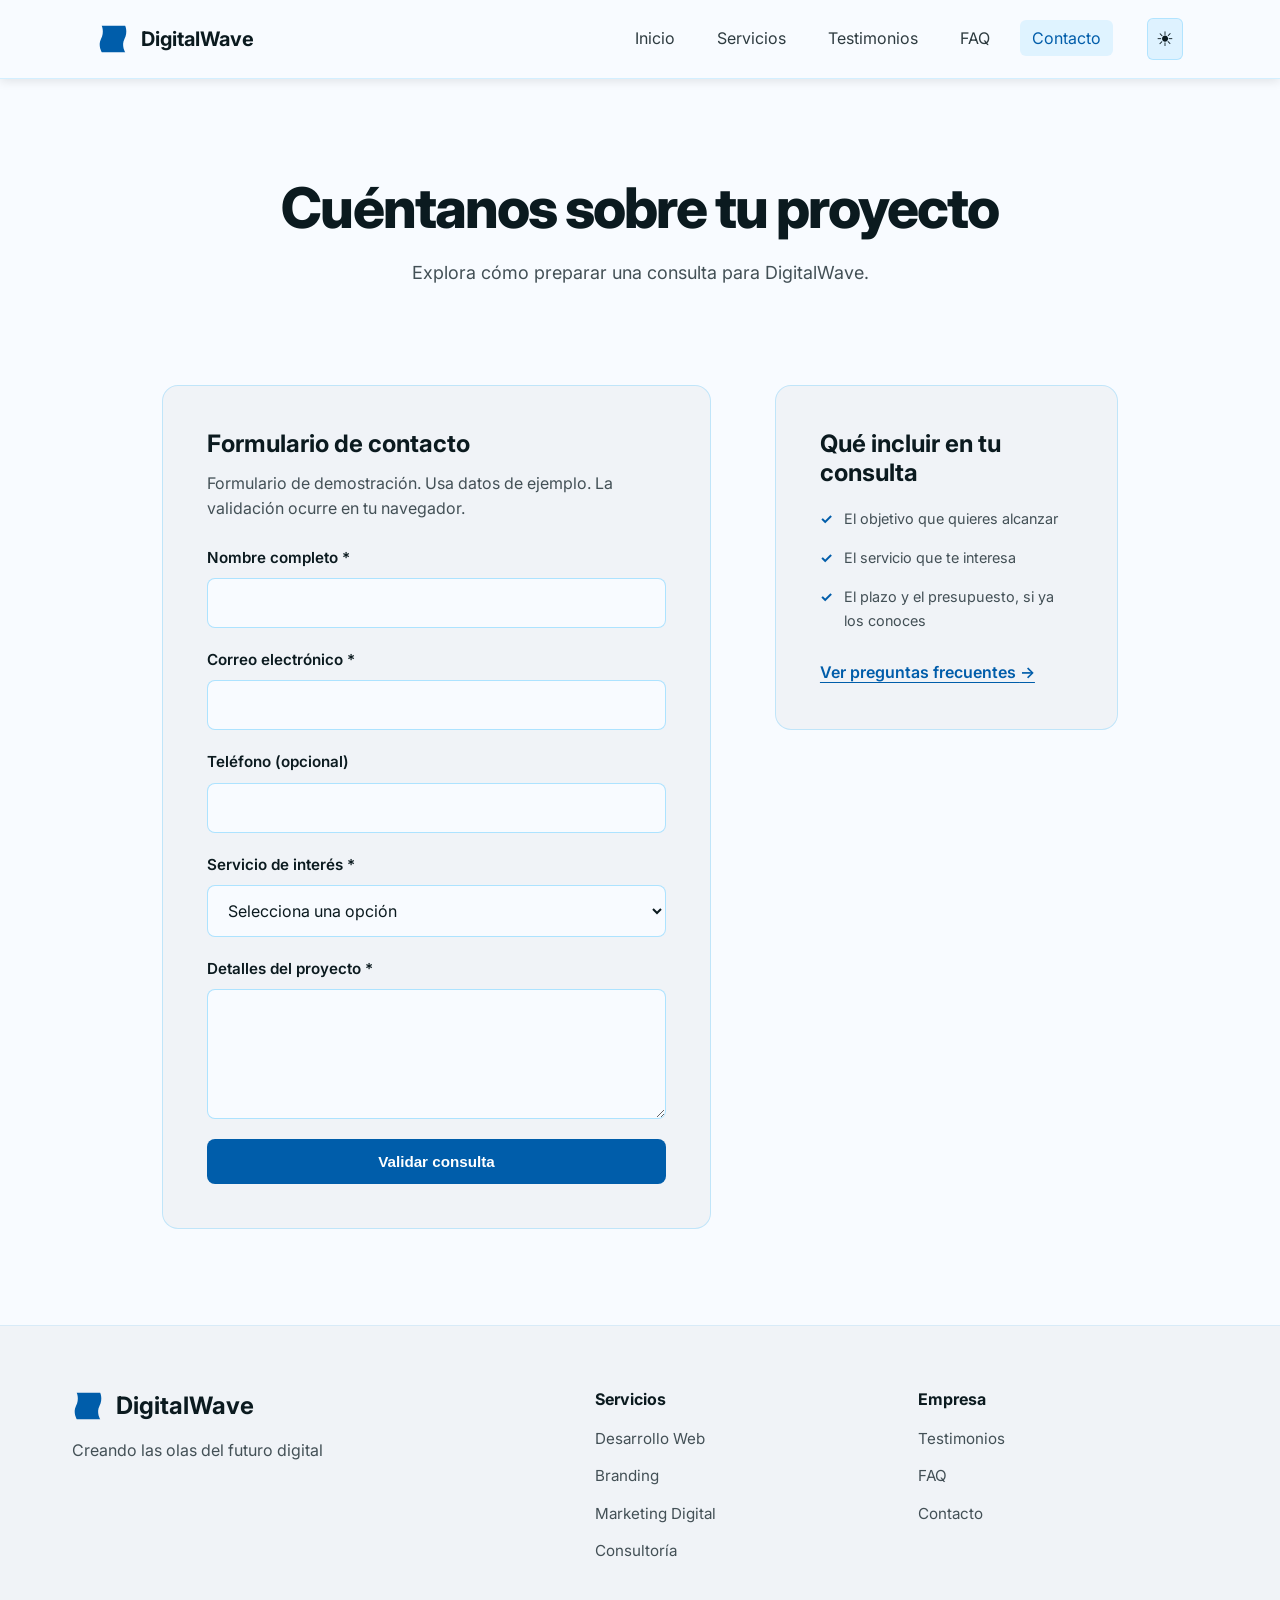
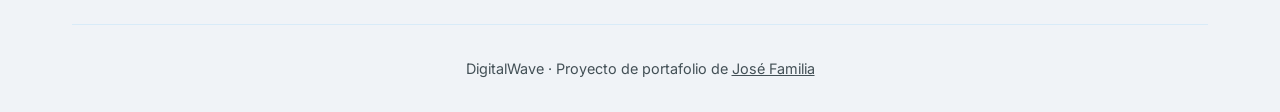
==== commit 57e68c83: "Refresh DigitalWave navigation and contact demo" ====
--- a/pages/Contactos.html
+++ b/pages/Contactos.html
@@ -3,6 +3,7 @@
   <head>
     <meta charset="UTF-8" />
     <meta name="viewport" content="width=device-width, initial-scale=1.0" />
+    <meta name="description" content="Prueba el formulario de contacto de DigitalWave y explora cómo preparar una consulta de proyecto." />
     <title>Contacto — DigitalWave</title>
     <link rel="stylesheet" href="../index.css" />
     <link rel="preconnect" href="https://fonts.googleapis.com" />
@@ -17,10 +18,12 @@
     <script defer src="../scripts/menu.js"></script>
   </head>
   <body>
+    <a class="skip-link" href="#contenido">Saltar al contenido</a>
     <header class="site-header">
-      <nav class="main-nav container">
+      <nav class="main-nav container" aria-label="Navegación principal">
         <a class="logo" href="../index.html">
           <svg
+            aria-hidden="true"
             fill="currentColor"
             viewBox="0 0 48 48"
             xmlns="http://www.w3.org/2000/svg"
@@ -29,334 +32,108 @@
               d="M42.4379 44C42.4379 44 36.0744 33.9038 41.1692 24C46.8624 12.9336 42.2078 4 42.2078 4L7.01134 4C7.01134 4 11.6577 12.932 5.96912 23.9969C0.876273 33.9029 7.27094 44 7.27094 44L42.4379 44Z"
             ></path>
           </svg>
-          <h2>DigitalWave</h2>
+          <span>DigitalWave</span>
         </a>
 
-        <button class="hamburger" aria-label="Menú" aria-expanded="false">
+        <button
+          class="hamburger"
+          type="button"
+          aria-label="Menú"
+          aria-expanded="false"
+          aria-controls="navegacion"
+        >
           <span></span>
           <span></span>
           <span></span>
         </button>
 
-        <ul
-          class="nav-links"
-          role="navigation"
-          aria-label="Navegación principal"
-        >
+        <ul class="nav-links" id="navegacion">
           <li><a href="../index.html">Inicio</a></li>
           <li><a href="Servicios.html">Servicios</a></li>
           <li><a href="Testimonios.html">Testimonios</a></li>
           <li><a href="FaQ.html">FAQ</a></li>
-          <li><a href="Contactos.html" class="active">Contacto</a></li>
+          <li><a href="Contactos.html" aria-current="page">Contacto</a></li>
           <li class="theme-toggle-wrapper">
-            <button class="theme-toggle" aria-label="Cambiar tema">🌙</button>
+            <button class="theme-toggle" type="button" aria-label="Tema oscuro" hidden>☾</button>
           </li>
         </ul>
       </nav>
     </header>
 
-    <main>
+    <main id="contenido" tabindex="-1">
       <section class="hero small-hero">
         <div class="container">
-          <span class="section-label">Hablemos</span>
-          <h1>Contáctanos</h1>
-          <p class="lead">
-            ¿Tienes un proyecto en mente? Cuéntanos sobre tu idea y te
-            responderemos en menos de 24 horas
-          </p>
+          <h1>Cuéntanos sobre tu proyecto</h1>
+          <p class="lead">Explora cómo preparar una consulta para DigitalWave.</p>
         </div>
       </section>
 
-      <div class="container">
-        <div
-          style="
-            display: grid;
-            grid-template-columns: 1fr 1fr;
-            gap: 4rem;
-            margin: 4rem 0 6rem;
-            max-width: 1100px;
-          "
-        >
-          <!-- Información de Contacto -->
-          <div>
-            <h2
-              style="font-size: 2rem; margin-bottom: 1.5rem; color: var(--text)"
-            >
-              ¿Por qué elegirnos?
-            </h2>
-            <p
-              style="color: var(--muted); line-height: 1.7; margin-bottom: 2rem"
-            >
-              En DigitalWave, transformamos ideas en experiencias digitales
-              excepcionales. Con más de 5 años de experiencia y 150+ proyectos
-              exitosos, somos tu socio ideal para el crecimiento digital.
-            </p>
+      <section class="container contact-layout" aria-labelledby="titulo-formulario">
+        <div id="formulario" class="contact-panel">
+          <h2 id="titulo-formulario">Formulario de contacto</h2>
+          <p class="contact-note" id="nota-formulario">
+            Formulario de demostración. Usa datos de ejemplo. La validación ocurre en tu navegador.
+          </p>
+          <noscript><p>Activa JavaScript para probar el formulario.</p></noscript>
 
-            <div style="margin-bottom: 2rem">
-              <h3
-                style="
-                  font-size: 1.25rem;
-                  margin-bottom: 1rem;
-                  display: flex;
-                  align-items: center;
-                  gap: 0.5rem;
-                "
-              >
-                <span style="color: var(--accent)">✓</span> Respuesta Rápida
-              </h3>
-              <p
-                style="color: var(--muted); line-height: 1.6; margin-left: 2rem"
-              >
-                Te respondemos en menos de 24 horas con una propuesta inicial y
-                siguiente pasos claros.
-              </p>
-            </div>
+          <form id="contactForm" aria-describedby="nota-formulario">
+            <fieldset class="contact-form" disabled>
+              <legend class="visually-hidden">Datos de contacto y del proyecto</legend>
+              <div class="field">
+                <label for="name">Nombre completo *</label>
+                <input id="name" name="name" type="text" autocomplete="name" required />
+                <p class="field-error" id="name-error" hidden></p>
+              </div>
 
-            <div style="margin-bottom: 2rem">
-              <h3
-                style="
-                  font-size: 1.25rem;
-                  margin-bottom: 1rem;
-                  display: flex;
-                  align-items: center;
-                  gap: 0.5rem;
-                "
-              >
-                <span style="color: var(--accent)">✓</span> Consulta Gratuita
-              </h3>
-              <p
-                style="color: var(--muted); line-height: 1.6; margin-left: 2rem"
-              >
-                Primera consulta sin compromiso donde analizamos tu proyecto y
-                te damos recomendaciones iniciales.
-              </p>
-            </div>
+              <div class="field">
+                <label for="email">Correo electrónico *</label>
+                <input id="email" name="email" type="email" autocomplete="email" required />
+                <p class="field-error" id="email-error" hidden></p>
+              </div>
 
-            <div style="margin-bottom: 2rem">
-              <h3
-                style="
-                  font-size: 1.25rem;
-                  margin-bottom: 1rem;
-                  display: flex;
-                  align-items: center;
-                  gap: 0.5rem;
-                "
-              >
-                <span style="color: var(--accent)">✓</span> Enfoque
-                Personalizado
-              </h3>
-              <p
-                style="color: var(--muted); line-height: 1.6; margin-left: 2rem"
-              >
-                Cada proyecto es único. Creamos soluciones a medida que se
-                alinean con tus objetivos específicos.
-              </p>
-            </div>
+              <div class="field">
+                <label for="phone">Teléfono (opcional)</label>
+                <input id="phone" name="phone" type="tel" autocomplete="tel" />
+              </div>
 
-            <div
-              style="
-                background: var(--card-bg);
-                padding: 1.5rem;
-                border-radius: 10px;
-                border-left: 4px solid var(--accent);
-                margin-top: 2.5rem;
-              "
-            >
-              <h3 style="font-size: 1.1rem; margin-bottom: 0.75rem">
-                📧 Email Directo
-              </h3>
-              <p
-                style="
-                  color: var(--accent);
-                  font-weight: 600;
-                  margin-bottom: 1rem;
-                "
-              >
-                hola@digitalwave.com
-              </p>
+              <div class="field">
+                <label for="service">Servicio de interés *</label>
+                <select id="service" name="service" required>
+                  <option value="">Selecciona una opción</option>
+                  <option value="desarrollo-web">Desarrollo web</option>
+                  <option value="branding">Branding e identidad visual</option>
+                  <option value="marketing">Marketing digital</option>
+                  <option value="ux-ui">Diseño UX/UI</option>
+                  <option value="consultoria">Consultoría digital</option>
+                  <option value="growth-marketing">Growth marketing</option>
+                  <option value="otro">Otro</option>
+                </select>
+                <p class="field-error" id="service-error" hidden></p>
+              </div>
 
-              <h3
-                style="
-                  font-size: 1.1rem;
-                  margin-bottom: 0.75rem;
-                  margin-top: 1.5rem;
-                "
-              >
-                📱 WhatsApp
-              </h3>
-              <p
-                style="
-                  color: var(--accent);
-                  font-weight: 600;
-                  margin-bottom: 1rem;
-                "
-              >
-                +1 (800) 000-0000
-              </p>
+              <div class="field">
+                <label for="message">Detalles del proyecto *</label>
+                <textarea id="message" name="message" rows="5" minlength="10" required></textarea>
+                <p class="field-error" id="message-error" hidden></p>
+              </div>
 
-              <h3
-                style="
-                  font-size: 1.1rem;
-                  margin-bottom: 0.75rem;
-                  margin-top: 1.5rem;
-                "
-              >
-                ⏰ Horario
-              </h3>
-              <p style="color: var(--muted); font-size: 0.95rem">
-                Lun - Vie: 9:00 AM - 6:00 PM<br />
-                Sábados: 10:00 AM - 2:00 PM
-              </p>
-            </div>
-          </div>
+              <button type="submit" class="btn btn-primary">Validar consulta</button>
+            </fieldset>
+            <p id="formStatus" class="form-status" role="status"></p>
+          </form>
+        </div>
 
-          <!-- Formulario de Contacto -->
-          <div>
-            <div
-              style="
-                background: var(--card-bg);
-                padding: 2.5rem;
-                border-radius: 12px;
-                border: 1px solid rgba(0, 170, 255, 0.1);
-              "
-            >
-              <h2
-                style="
-                  font-size: 1.75rem;
-                  margin-bottom: 1rem;
-                  color: var(--text);
-                "
-              >
-                Envíanos un Mensaje
-              </h2>
-              <p
-                style="
-                  color: var(--muted);
-                  margin-bottom: 2rem;
-                  line-height: 1.6;
-                "
-              >
-                Completa el formulario y nos pondremos en contacto contigo lo
-                antes posible
-              </p>
-
-              <form id="contactForm" class="contact-form" novalidate>
-                <div class="field">
-                  <label for="name">Nombre Completo *</label>
-                  <input
-                    id="name"
-                    name="name"
-                    type="text"
-                    placeholder="Juan Pérez"
-                    required
-                  />
-                  <div class="error" data-for="name"></div>
-                </div>
-
-                <div class="field">
-                  <label for="email">Correo Electrónico *</label>
-                  <input
-                    id="email"
-                    name="email"
-                    type="email"
-                    placeholder="juan@ejemplo.com"
-                    required
-                  />
-                  <div class="error" data-for="email"></div>
-                </div>
-
-                <div class="field">
-                  <label for="phone">Teléfono (Opcional)</label>
-                  <input
-                    id="phone"
-                    name="phone"
-                    type="tel"
-                    placeholder="+1 (555) 000-0000"
-                  />
-                </div>
-
-                <div class="field">
-                  <label for="service">¿Qué servicio te interesa? *</label>
-                  <select id="service" name="service" required>
-                    <option value="">Selecciona una opción</option>
-                    <option value="desarrollo-web">Desarrollo Web</option>
-                    <option value="branding">Branding & Identidad</option>
-                    <option value="marketing">Marketing Digital</option>
-                    <option value="ux-ui">UX/UI Design</option>
-                    <option value="consultoria">Consultoría Digital</option>
-                    <option value="otro">Otro</option>
-                  </select>
-                </div>
-
-                <div class="field">
-                  <label for="message">Cuéntanos sobre tu proyecto *</label>
-                  <textarea
-                    id="message"
-                    name="message"
-                    rows="5"
-                    placeholder="Describe tu proyecto, objetivos y cualquier detalle relevante..."
-                    required
-                  ></textarea>
-                  <div class="error" data-for="message"></div>
-                </div>
-
-                <div class="actions" style="margin-top: 1.5rem">
-                  <button
-                    type="submit"
-                    class="btn btn-primary"
-                    style="width: 100%"
-                  >
-                    Enviar Mensaje
-                  </button>
-                  <div
-                    id="formStatus"
-                    class="form-status"
-                    aria-live="polite"
-                  ></div>
-                </div>
-
-                <p
-                  style="
-                    color: var(--muted);
-                    font-size: 0.85rem;
-                    margin-top: 1rem;
-                    text-align: center;
-                  "
-                >
-                  Al enviar este formulario, aceptas nuestra política de
-                  privacidad
-                </p>
-              </form>
-            </div>
-          </div>
-        </div>
-      </div>
-
-      <section
-        class="cta-section"
-        style="
-          background: linear-gradient(
-            135deg,
-            rgba(0, 170, 255, 0.05) 0%,
-            var(--bg) 100%
-          );
-        "
-      >
-        <div class="container">
-          <div class="cta-content">
-            <h2 class="cta-title">¿Prefieres una Llamada?</h2>
-            <p class="cta-description">
-              Agenda una videollamada gratuita de 30 minutos para discutir tu
-              proyecto en detalle
-            </p>
-            <div class="cta-actions">
-              <a href="#" class="btn btn-primary btn-lg">Agendar Llamada</a>
-              <a href="FaQ.html" class="btn btn-secondary btn-lg"
-                >Ver Preguntas Frecuentes</a
-              >
-            </div>
-          </div>
-        </div>
+        <aside class="contact-guide">
+          <h2>Qué incluir en tu consulta</h2>
+          <ul class="service-features">
+            <li>El objetivo que quieres alcanzar</li>
+            <li>El servicio que te interesa</li>
+            <li>El plazo y el presupuesto, si ya los conoces</li>
+          </ul>
+          <a class="service-link" href="FaQ.html">
+            Ver preguntas frecuentes <span aria-hidden="true">→</span>
+          </a>
+        </aside>
       </section>
     </main>
 
@@ -382,10 +159,10 @@
             <div class="footer-column">
               <h4>Servicios</h4>
               <ul>
-                <li><a href="Servicios.html">Desarrollo Web</a></li>
-                <li><a href="Servicios.html">Branding</a></li>
-                <li><a href="Servicios.html">Marketing Digital</a></li>
-                <li><a href="Servicios.html">Consultoría</a></li>
+                <li><a href="Servicios.html#desarrollo-web">Desarrollo Web</a></li>
+                <li><a href="Servicios.html#branding">Branding</a></li>
+                <li><a href="Servicios.html#marketing">Marketing Digital</a></li>
+                <li><a href="Servicios.html#consultoria">Consultoría</a></li>
               </ul>
             </div>
             <div class="footer-column">
@@ -396,19 +173,10 @@
                 <li><a href="Contactos.html">Contacto</a></li>
               </ul>
             </div>
-            <div class="footer-column">
-              <h4>Síguenos</h4>
-              <div class="social-links">
-                <a href="#" aria-label="LinkedIn">💼</a>
-                <a href="#" aria-label="Twitter">🐦</a>
-                <a href="#" aria-label="Instagram">📷</a>
-                <a href="#" aria-label="Facebook">📘</a>
-              </div>
-            </div>
           </div>
         </div>
         <div class="footer-bottom">
-          <p>&copy; 2025 DigitalWave. Todos los derechos reservados.</p>
+          <p>DigitalWave · Proyecto de portafolio de <a href="https://github.com/Jose-Familia">José Familia</a></p>
         </div>
       </div>
     </footer>
--- a/index.css
+++ b/index.css
@@ -14,23 +14,29 @@
    ========================================== */
 
 :root {
+  color-scheme: dark;
   --bg: #08131b;
   --text: #ffffff;
   --muted: #c9d1d9;
   --card-bg: rgba(255, 255, 255, 0.03);
   --accent: #00aaff;
   --accent-text: #013043;
-  --hero-overlay: rgba(2, 6, 9, 0.45);
+  --accent-hover: #4ac5ff;
+  --gradient-end: #68e2ff;
+  --danger: #ff9292;
 }
 
 [data-theme="light"] {
-  --bg: #ffffff;
+  color-scheme: light;
+  --bg: #f8fbff;
   --text: #0b1a1f;
   --muted: #435056;
   --card-bg: rgba(2, 6, 9, 0.03);
-  --accent: #0077cc;
+  --accent: #005daa;
   --accent-text: #ffffff;
-  --hero-overlay: rgba(255, 255, 255, 0.2);
+  --accent-hover: #004783;
+  --gradient-end: #5440a5;
+  --danger: #ad2536;
 }
 
 /* ==========================================
@@ -42,6 +48,7 @@
     sans-serif;
   color: var(--text);
   background-color: var(--bg);
+  overflow-wrap: anywhere;
   line-height: 1.6;
   transition: background-color 0.3s ease, color 0.3s ease;
 }
@@ -97,7 +104,7 @@
   border: none;
   transition: all 0.3s ease;
   text-decoration: none;
-  white-space: nowrap;
+  text-align: center;
 }
 
 .btn-primary,
@@ -108,7 +115,7 @@
 
 .btn-primary:hover,
 .btn.primary:hover {
-  background: #0099dd;
+  background: var(--accent-hover);
   transform: translateY(-2px);
   box-shadow: 0 8px 16px rgba(0, 170, 255, 0.3);
 }
@@ -141,7 +148,6 @@
   position: sticky;
   top: 0;
   z-index: 100;
-  backdrop-filter: blur(10px);
   box-shadow: 0 2px 10px rgba(0, 0, 0, 0.1);
 }
 
@@ -167,11 +173,6 @@
   width: 32px;
   height: 32px;
   color: var(--accent);
-}
-
-.logo h2 {
-  font-size: 1.25rem;
-  margin: 0;
 }
 
 .nav-links {
@@ -191,7 +192,7 @@
 }
 
 .nav-links li a:hover,
-.nav-links li a.active {
+.nav-links li a[aria-current="page"] {
   color: var(--accent);
   background: rgba(0, 170, 255, 0.1);
   opacity: 1;
@@ -230,7 +231,10 @@
   border: none;
   cursor: pointer;
   padding: 8px;
-  z-index: 1001;
+  min-width: 44px;
+  min-height: 44px;
+  align-items: center;
+  justify-content: center;
 }
 
 .hamburger span {
@@ -241,16 +245,16 @@
   transition: all 0.3s ease;
 }
 
-.hamburger.active span:nth-child(1) {
-  transform: rotate(45deg) translate(8px, 8px);
-}
-
-.hamburger.active span:nth-child(2) {
+.hamburger[aria-expanded="true"] span:nth-child(1) {
+  transform: rotate(45deg) translate(5.65px, 5.65px);
+}
+
+.hamburger[aria-expanded="true"] span:nth-child(2) {
   opacity: 0;
 }
 
-.hamburger.active span:nth-child(3) {
-  transform: rotate(-45deg) translate(7px, -7px);
+.hamburger[aria-expanded="true"] span:nth-child(3) {
+  transform: rotate(-45deg) translate(5.65px, -5.65px);
 }
 
 /* ==========================================
@@ -301,7 +305,7 @@
 
 .footer-links {
   display: grid;
-  grid-template-columns: repeat(3, 1fr);
+  grid-template-columns: repeat(2, 1fr);
   gap: 2rem;
 }
 
@@ -331,29 +335,6 @@
 
 .footer-column a:hover {
   color: var(--accent);
-}
-
-.social-links {
-  display: flex;
-  gap: 1rem;
-  margin-top: 0.5rem;
-}
-
-.social-links a {
-  display: flex;
-  align-items: center;
-  justify-content: center;
-  width: 40px;
-  height: 40px;
-  background: var(--bg);
-  border-radius: 8px;
-  font-size: 1.25rem;
-  transition: all 0.3s ease;
-}
-
-.social-links a:hover {
-  background: var(--accent);
-  transform: translateY(-3px);
 }
 
 .footer-bottom {
@@ -418,7 +399,7 @@
     var(--bg) 0%,
     rgba(0, 170, 255, 0.08) 100%
   );
-  padding: 8rem 0 6rem;
+  padding: clamp(5rem, 11vw, 10rem) 0;
   overflow: hidden;
 }
 
@@ -427,36 +408,24 @@
   position: absolute;
   top: 0;
   right: 0;
-  width: 50%;
+  width: 100%;
   height: 100%;
-  background: radial-gradient(
-    circle at top right,
-    rgba(0, 170, 255, 0.15),
-    transparent 70%
-  );
+  background:
+    radial-gradient(ellipse at 87% 30%, rgba(0, 170, 255, 0.2), transparent 52%),
+    radial-gradient(ellipse at 100% 95%, rgba(103, 79, 220, 0.14), transparent 48%);
   pointer-events: none;
 }
 
 .hero-content {
   position: relative;
   z-index: 1;
-  max-width: 800px;
-}
-
-.hero-badge {
-  display: inline-block;
-  padding: 0.5rem 1.25rem;
-  background: rgba(0, 170, 255, 0.1);
-  border: 1px solid var(--accent);
-  border-radius: 50px;
-  font-size: 0.875rem;
-  font-weight: 600;
-  color: var(--accent);
-  margin-bottom: 1.5rem;
+  max-width: 860px;
 }
 
 .hero-title {
-  font-size: 3.75rem;
+  font-size: clamp(2.25rem, 6.2vw, 5.25rem);
+  letter-spacing: -0.05em;
+  text-wrap: balance;
   font-weight: 800;
   line-height: 1.1;
   margin-bottom: 1.5rem;
@@ -464,7 +433,7 @@
 }
 
 .gradient-text {
-  background: linear-gradient(135deg, var(--accent) 0%, #00d4ff 100%);
+  background: linear-gradient(135deg, var(--accent), var(--gradient-end));
   -webkit-background-clip: text;
   -webkit-text-fill-color: transparent;
   background-clip: text;
@@ -481,49 +450,24 @@
 .hero-actions {
   display: flex;
   gap: 1rem;
-  margin-bottom: 4rem;
   flex-wrap: wrap;
 }
 
-.hero-stats {
-  display: flex;
-  gap: 3rem;
-  flex-wrap: wrap;
-}
-
-.stat-item {
-  display: flex;
-  flex-direction: column;
-}
-
-.stat-number {
-  font-size: 2.5rem;
-  font-weight: 800;
-  color: var(--accent);
-  line-height: 1;
-  margin-bottom: 0.5rem;
-}
-
-.stat-label {
-  font-size: 0.875rem;
-  color: var(--muted);
-  text-transform: uppercase;
-  letter-spacing: 0.5px;
-}
-
 /* ==========================================
    SMALL HERO (Internal Pages)
    ========================================== */
 
 .small-hero {
-  padding: 5rem 0;
+  padding: clamp(3.5rem, 8vw, 6rem) 0;
   text-align: center;
 }
 
 .small-hero h1 {
-  font-size: 2.75rem;
+  font-size: clamp(2rem, 4.5vw, 3.5rem);
   margin-bottom: 1rem;
   font-weight: 800;
+  letter-spacing: -0.035em;
+  text-wrap: balance;
 }
 
 .lead {
@@ -543,12 +487,14 @@
 
 .services-grid {
   display: grid;
-  grid-template-columns: repeat(auto-fit, minmax(280px, 1fr));
+  grid-template-columns: repeat(auto-fit, minmax(min(100%, 280px), 1fr));
   gap: 2rem;
   margin-bottom: 2rem;
 }
 
 .service-card {
+  display: flex;
+  flex-direction: column;
   background: var(--card-bg);
   padding: 2.5rem 2rem;
   border-radius: 12px;
@@ -565,6 +511,25 @@
 .service-icon {
   font-size: 3rem;
   margin-bottom: 1.5rem;
+}
+
+.service-link {
+  align-self: start;
+  display: inline-block;
+  margin-top: 1.25rem;
+  color: var(--accent);
+  font-weight: 600;
+  text-decoration: underline;
+  text-underline-offset: 0.25em;
+}
+
+.service-card .service-link {
+  margin-top: auto;
+  padding-top: 1.25rem;
+}
+
+.service-card:target {
+  border-color: var(--accent);
 }
 
 .service-title {
@@ -669,7 +634,7 @@
   width: 80px;
   height: 80px;
   border-radius: 50%;
-  background: linear-gradient(135deg, var(--accent) 0%, #00d4ff 100%);
+  background: linear-gradient(135deg, var(--accent), var(--gradient-end));
   color: white;
   display: flex;
   align-items: center;
@@ -867,14 +832,36 @@
    FORMS
    ========================================== */
 
-.form-section {
-  max-width: 720px;
-  margin: 3rem auto 5rem;
+.contact-layout {
+  display: grid;
+  grid-template-columns: minmax(0, 1.6fr) minmax(0, 1fr);
+  align-items: start;
+  gap: clamp(1.5rem, 5vw, 4rem);
+  max-width: 1020px;
+}
+
+.contact-guide,
+.contact-panel {
+  padding: clamp(1.25rem, 4vw, 2.75rem);
+  border: 1px solid rgba(0, 170, 255, 0.2);
+  border-radius: 16px;
+  background: var(--card-bg);
+}
+
+.contact-guide h2 {
+  margin-bottom: 0.75rem;
+}
+
+.contact-note {
+  color: var(--muted);
+  margin: 0.75rem 0 1.5rem;
 }
 
 .contact-form {
   display: grid;
   gap: 1.25rem;
+  min-inline-size: 0;
+  border: 0;
 }
 
 .contact-form .field {
@@ -916,8 +903,6 @@
 .contact-form input:focus,
 .contact-form textarea:focus,
 .contact-form select:focus {
-  outline: none;
-  box-shadow: 0 0 0 3px rgba(0, 170, 255, 0.15);
   border-color: var(--accent);
   background: var(--bg);
 }
@@ -927,58 +912,88 @@
   min-height: 120px;
 }
 
-.contact-form .error {
-  color: #ff6b6b;
-  font-size: 0.85rem;
-  margin-top: 0.5rem;
-  min-height: 1.2rem;
-}
-
-.contact-form .invalid {
-  border-color: #ff6b6b;
-}
-
-.actions {
-  display: flex;
-  gap: 1rem;
-  align-items: center;
-  margin-top: 0.5rem;
-}
-
-.form-status {
-  font-size: 0.9rem;
-}
-
-.form-status.sending {
-  color: #ffd966;
-}
-
-.form-status.success {
-  color: #4ade80;
-}
-
-.form-status.error {
-  color: #ff6b6b;
-}
-
-/* ==========================================
-   ANIMATIONS
-   ========================================== */
-
-[data-animate] {
-  opacity: 0;
-  transform: translateY(30px);
-  transition: opacity 0.6s ease, transform 0.6s ease;
+.field-error {
+  color: var(--danger);
+  font-size: 0.875rem;
+  margin-top: 0.35rem;
+}
+
+.contact-form [aria-invalid="true"] {
+  border-color: var(--danger);
+}
+
+.contact-form button:disabled {
+  opacity: 0.55;
+  cursor: default;
+}
+
+.form-status:not(:empty) {
+  margin-top: 1rem;
+  font-size: 0.95rem;
 }
 
 [data-animate].animated {
-  opacity: 1;
-  transform: translateY(0);
+  animation: reveal 0.45s ease-out;
+}
+
+@keyframes reveal {
+  from { translate: 0 0.65rem; }
+}
+
+@media (prefers-reduced-motion: reduce) {
+  *,
+  *::before,
+  *::after {
+    animation: none !important;
+    transition: none !important;
+  }
 }
 
 /* ==========================================
    UTILITY CLASSES
    ========================================== */
+
+[hidden] {
+  display: none !important;
+}
+
+:focus-visible {
+  outline: 3px solid var(--accent);
+  outline-offset: 3px;
+}
+
+[id] {
+  scroll-margin-top: 6rem;
+}
+
+.skip-link {
+  position: fixed;
+  top: 0.75rem;
+  left: 0.75rem;
+  z-index: 110;
+  padding: 0.75rem 1rem;
+  border-radius: 6px;
+  background: var(--accent);
+  color: var(--accent-text);
+  transform: translateY(calc(-100% - 1rem));
+}
+
+.skip-link:focus {
+  transform: none;
+}
+
+.visually-hidden {
+  position: absolute;
+  width: 1px;
+  height: 1px;
+  overflow: hidden;
+  clip-path: inset(50%);
+  white-space: nowrap;
+}
+
+.footer-bottom a {
+  text-decoration: underline;
+}
 
 .muted {
   color: var(--muted);
@@ -998,92 +1013,74 @@
     gap: 3rem;
   }
 
-  .footer-links {
-    grid-template-columns: repeat(2, 1fr);
+  .nav-links {
+    gap: 0.5rem;
+  }
+}
+
+@media (max-width: 820px) {
+  .site-header {
+    position: relative;
+    padding: 0.875rem 1rem;
+  }
+
+  .menu-ready .site-header {
+    position: sticky;
+  }
+
+  .menu-ready .hamburger {
+    display: flex;
   }
 
   .main-nav {
     flex-wrap: wrap;
+    padding: 0;
   }
 
   .nav-links {
-    gap: 0.75rem;
-  }
-
-  /* Contact page responsive */
-  div[style*="grid-template-columns: 1fr 1fr"] {
-    grid-template-columns: 1fr !important;
-  }
-}
-
-@media (max-width: 768px) {
-  .container {
-    padding: 0 1.5rem;
-  }
-
-  /* Mobile Navigation */
-  .hamburger {
-    display: flex;
-  }
-
-  .nav-links {
-    position: fixed;
-    top: 0;
-    right: -100%;
-    width: 280px;
-    height: 100vh;
+    flex-wrap: wrap;
+    width: 100%;
+    margin-top: 0.75rem;
+  }
+
+  .menu-ready .nav-links {
+    position: absolute;
+    top: 100%;
+    right: 0;
+    width: min(20rem, 100%);
+    margin: 0;
+    max-height: calc(100dvh - 4rem);
+    overflow-y: auto;
     background: var(--bg);
-    flex-direction: column;
-    padding: 6rem 2rem 2rem;
-    gap: 0.5rem;
-    transition: right 0.3s ease;
-    box-shadow: -5px 0 15px rgba(0, 0, 0, 0.3);
-    z-index: 1000;
-    border-left: 1px solid rgba(0, 170, 255, 0.1);
-  }
-
-  .nav-links.active {
-    right: 0;
-  }
-
-  .nav-links li {
-    width: 100%;
+    padding: 1rem;
+    display: grid;
+    border: 1px solid rgba(0, 170, 255, 0.2);
+    box-shadow: 0 12px 24px rgba(0, 0, 0, 0.15);
+    border-radius: 0 0 0 12px;
   }
 
   .nav-links li a {
     display: block;
-    padding: 1rem;
-    width: 100%;
-    text-align: left;
-    border-radius: 8px;
-    font-size: 1.05rem;
-  }
-
-  .theme-toggle-wrapper {
-    margin-top: auto;
-    padding-top: 1rem;
-    border-top: 1px solid rgba(0, 170, 255, 0.1);
   }
 
   .theme-toggle {
-    width: 100%;
+    min-width: 2.75rem;
+    min-height: 2.75rem;
     margin-left: 0;
-    padding: 1rem;
-    border-radius: 8px;
-    background: var(--card-bg);
-    border: 1px solid rgba(0, 170, 255, 0.2);
-    font-size: 1.5rem;
-    display: flex;
-    align-items: center;
-    justify-content: center;
+  }
+
+  .contact-layout {
+    grid-template-columns: 1fr;
+  }
+}
+
+@media (max-width: 768px) {
+  .container:not(.main-nav) {
+    padding-inline: 1.25rem;
   }
 
   .hero-main {
     padding: 5rem 0 3rem;
-  }
-
-  .hero-title {
-    font-size: 2.5rem;
   }
 
   .hero-description {
@@ -1093,18 +1090,6 @@
   .hero-actions {
     flex-direction: column;
     align-items: stretch;
-  }
-
-  .hero-stats {
-    gap: 2rem;
-  }
-
-  .stat-number {
-    font-size: 2rem;
-  }
-
-  .small-hero h1 {
-    font-size: 2rem;
   }
 
   .section-title {
@@ -1160,20 +1145,6 @@
     padding: 0.875rem 2rem;
     font-size: 1rem;
   }
-
-  .site-header {
-    padding: 0.875rem 1rem;
-  }
-
-  .nav-links {
-    flex-wrap: wrap;
-    gap: 0.5rem;
-  }
-
-  .nav-links li a {
-    padding: 0.4rem 0.6rem;
-    font-size: 0.9rem;
-  }
 }
 
 @media (max-width: 580px) {
@@ -1184,12 +1155,4 @@
   .site-footer {
     padding: 3rem 0 1.5rem;
   }
-
-  .hero-title {
-    font-size: 2rem;
-  }
-
-  .stat-number {
-    font-size: 1.75rem;
-  }
-}
+}
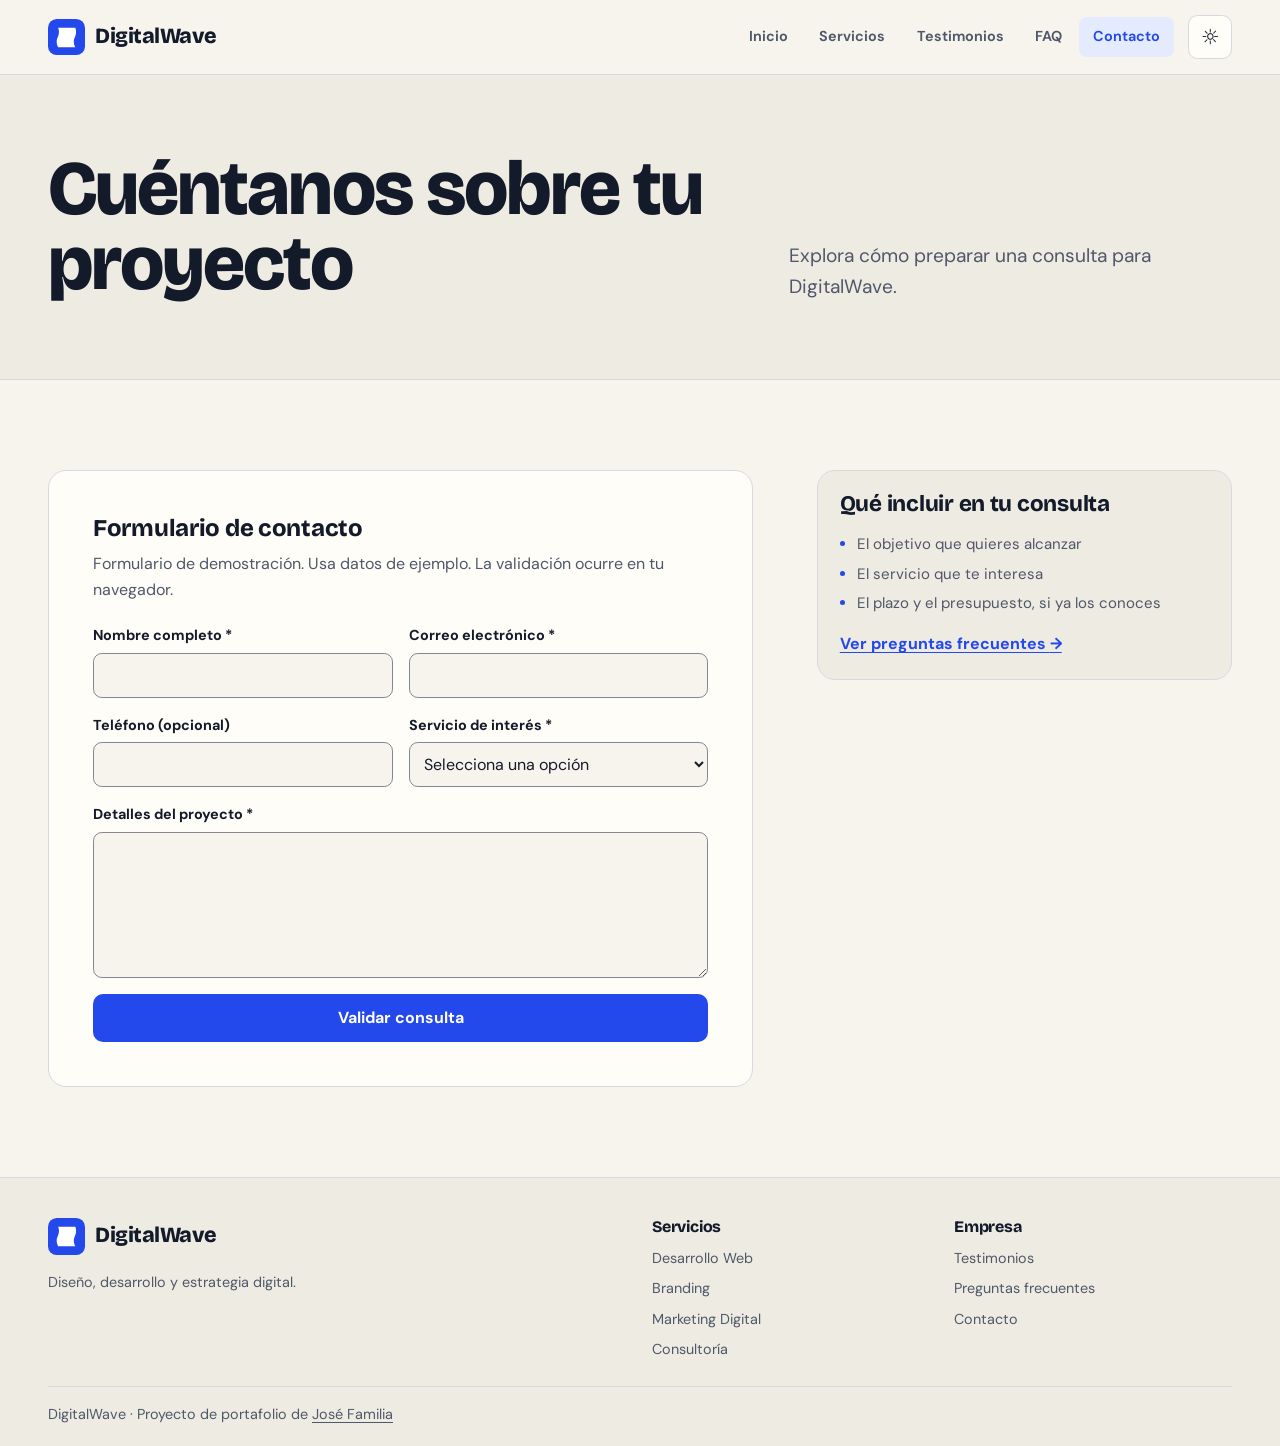
==== commit 141655aa: "Redesign DigitalWave and add cross-page transitions" ====
--- a/pages/Contactos.html
+++ b/pages/Contactos.html
@@ -5,14 +5,14 @@
     <meta name="viewport" content="width=device-width, initial-scale=1.0" />
     <meta name="description" content="Prueba el formulario de contacto de DigitalWave y explora cómo preparar una consulta de proyecto." />
     <title>Contacto — DigitalWave</title>
+    <script src="../scripts/theme.js"></script>
     <link rel="stylesheet" href="../index.css" />
     <link rel="preconnect" href="https://fonts.googleapis.com" />
     <link rel="preconnect" href="https://fonts.gstatic.com" crossorigin />
     <link
-      href="https://fonts.googleapis.com/css2?family=Inter:wght@300;400;600;800&display=swap"
+      href="https://fonts.googleapis.com/css2?family=Bricolage+Grotesque:opsz,wght@12..96,400..800&amp;family=DM+Sans:wght@400..700&amp;display=swap"
       rel="stylesheet"
     />
-    <script defer src="../scripts/theme.js"></script>
     <script defer src="../scripts/contact.js"></script>
     <script defer src="../scripts/animations.js"></script>
     <script defer src="../scripts/menu.js"></script>
@@ -61,7 +61,7 @@
     </header>
 
     <main id="contenido" tabindex="-1">
-      <section class="hero small-hero">
+      <section class="small-hero">
         <div class="container">
           <h1>Cuéntanos sobre tu proyecto</h1>
           <p class="lead">Explora cómo preparar una consulta para DigitalWave.</p>
@@ -111,7 +111,7 @@
                 <p class="field-error" id="service-error" hidden></p>
               </div>
 
-              <div class="field">
+              <div class="field field-wide">
                 <label for="message">Detalles del proyecto *</label>
                 <textarea id="message" name="message" rows="5" minlength="10" required></textarea>
                 <p class="field-error" id="message-error" hidden></p>
@@ -153,7 +153,7 @@
               </svg>
               <h3>DigitalWave</h3>
             </div>
-            <p class="footer-tagline">Creando las olas del futuro digital</p>
+            <p class="footer-tagline">Diseño, desarrollo y estrategia digital.</p>
           </div>
           <div class="footer-links">
             <div class="footer-column">
@@ -169,7 +169,7 @@
               <h4>Empresa</h4>
               <ul>
                 <li><a href="Testimonios.html">Testimonios</a></li>
-                <li><a href="FaQ.html">FAQ</a></li>
+                <li><a href="FaQ.html">Preguntas frecuentes</a></li>
                 <li><a href="Contactos.html">Contacto</a></li>
               </ul>
             </div>
--- a/index.css
+++ b/index.css
@@ -1,943 +1,953 @@
-/* ==========================================
-   DIGITALWAVE - ESTILOS CONSOLIDADOS
-   ========================================== */
-
-/* RESET */
+:root {
+  color-scheme: light;
+  --bg: #f6f4ed;
+  --surface: #fffdf8;
+  --surface-alt: #eeebe2;
+  --text: #131a2a;
+  --muted: #4f5869;
+  --line: #d7d9e0;
+  --field-line: #808798;
+  --accent: #2348ec;
+  --accent-soft: #e5ebff;
+  --focus: #2348ec;
+  --danger: #ad2536;
+  --star: #875314;
+  --button: #2348ec;
+  --button-hover: #1736bd;
+  --ink: #101a32;
+  --paper: #f5f7ff;
+  --aqua: #9cece4;
+  --display-font: "Bricolage Grotesque", "Arial", sans-serif;
+  --body-font: "DM Sans", system-ui, sans-serif;
+  --gutter: clamp(1.125rem, 4vw, 3rem);
+  --section-space: clamp(3.25rem, 7vw, 6rem);
+  --radius: 1.125rem;
+}
+
+[data-theme="dark"] {
+  color-scheme: dark;
+  --bg: #0e1525;
+  --surface: #151f34;
+  --surface-alt: #101b30;
+  --text: #f5f7ff;
+  --muted: #b8c3db;
+  --line: #35425b;
+  --field-line: #8592ae;
+  --accent: #aebeff;
+  --accent-soft: #26355f;
+  --focus: #bac7ff;
+  --danger: #ff9ea7;
+  --star: #f2c783;
+}
+
 * {
+  box-sizing: border-box;
+}
+
+[hidden] {
+  display: none !important;
+}
+
+body {
   margin: 0;
-  padding: 0;
-  box-sizing: border-box;
-}
-
-/* ==========================================
-   THEME VARIABLES
-   ========================================== */
-
-:root {
-  color-scheme: dark;
-  --bg: #08131b;
-  --text: #ffffff;
-  --muted: #c9d1d9;
-  --card-bg: rgba(255, 255, 255, 0.03);
-  --accent: #00aaff;
-  --accent-text: #013043;
-  --accent-hover: #4ac5ff;
-  --gradient-end: #68e2ff;
-  --danger: #ff9292;
-}
-
-[data-theme="light"] {
-  color-scheme: light;
-  --bg: #f8fbff;
-  --text: #0b1a1f;
-  --muted: #435056;
-  --card-bg: rgba(2, 6, 9, 0.03);
-  --accent: #005daa;
-  --accent-text: #ffffff;
-  --accent-hover: #004783;
-  --gradient-end: #5440a5;
-  --danger: #ad2536;
-}
-
-/* ==========================================
-   BASE STYLES
-   ========================================== */
-
-body {
-  font-family: "Inter", -apple-system, BlinkMacSystemFont, "Segoe UI",
-    sans-serif;
+  background: var(--bg);
   color: var(--text);
-  background-color: var(--bg);
+  font: 400 1rem/1.6 var(--body-font);
   overflow-wrap: anywhere;
-  line-height: 1.6;
-  transition: background-color 0.3s ease, color 0.3s ease;
 }
 
 h1,
 h2,
 h3,
-h4,
-h5,
-h6 {
-  line-height: 1.2;
-  font-weight: 700;
+h4 {
   margin: 0;
-}
-
-p {
+  font-family: var(--display-font);
+  font-weight: 750;
+  line-height: 1.1;
+  letter-spacing: -0.012em;
+  text-wrap: balance;
+}
+
+p,
+blockquote,
+ul,
+ol,
+fieldset {
   margin: 0;
 }
 
+ul,
+ol,
+fieldset {
+  padding: 0;
+}
+
 a {
-  text-decoration: none;
   color: inherit;
-  transition: color 0.2s ease;
-}
-
-ul {
-  list-style: none;
-  padding: 0;
-  margin: 0;
-}
-
-/* Container */
+}
+
+button,
+input,
+select,
+textarea {
+  font: inherit;
+}
+
+:focus-visible {
+  outline: 2px solid var(--focus);
+  outline-offset: 4px;
+}
+
+[id] {
+  scroll-margin-top: 6.5rem;
+}
+
 .container {
-  width: min(1200px, 94%);
-  max-width: 1200px;
-  margin: 0 auto;
-  padding: 0 2rem;
-}
-
-/* ==========================================
-   BUTTONS
-   ========================================== */
+  width: min(100% - var(--gutter) * 2, 77rem);
+  margin-inline: auto;
+}
+
+.skip-link,
+.visually-hidden {
+  position: absolute;
+}
+
+.visually-hidden {
+  width: 1px;
+  height: 1px;
+  overflow: hidden;
+  clip-path: inset(50%);
+  white-space: nowrap;
+}
+
+.skip-link {
+  z-index: 20;
+  top: 0.75rem;
+  left: var(--gutter);
+  padding: 0.75rem 1rem;
+  border-radius: 0.5rem;
+  background: var(--button);
+  color: white;
+  transform: translateY(calc(-100% - 1rem));
+}
+
+.skip-link:focus {
+  position: fixed;
+  transform: none;
+}
 
 .btn {
   display: inline-flex;
   align-items: center;
   justify-content: center;
-  padding: 0.875rem 2rem;
-  border-radius: 8px;
-  font-weight: 600;
-  font-size: 0.95rem;
+  min-height: 2.875rem;
+  padding: 0.65rem 1.2rem;
+  border: 1px solid transparent;
+  border-radius: 0.625rem;
+  font-weight: 700;
+  text-align: center;
+  text-decoration: none;
   cursor: pointer;
-  border: none;
-  transition: all 0.3s ease;
-  text-decoration: none;
-  text-align: center;
-}
-
-.btn-primary,
-.btn.primary {
-  background: var(--accent);
-  color: var(--accent-text);
-}
-
-.btn-primary:hover,
-.btn.primary:hover {
-  background: var(--accent-hover);
-  transform: translateY(-2px);
-  box-shadow: 0 8px 16px rgba(0, 170, 255, 0.3);
+  transition: background-color 180ms ease, border-color 180ms ease, color 180ms ease;
+}
+
+.btn-primary {
+  background: var(--button);
+  color: #fff;
+}
+
+.btn-primary:hover {
+  background: var(--button-hover);
 }
 
 .btn-secondary {
-  background: transparent;
+  border-color: var(--field-line);
   color: var(--text);
-  border: 2px solid var(--accent);
 }
 
 .btn-secondary:hover {
-  background: var(--accent);
-  color: var(--accent-text);
+  border-color: var(--accent);
+  background: var(--accent-soft);
 }
 
 .btn-lg {
-  padding: 1.125rem 2.5rem;
-  font-size: 1.05rem;
-}
-
-/* ==========================================
-   HEADER / NAVIGATION
-   ========================================== */
+  min-height: 3.25rem;
+  padding-inline: 1.35rem;
+}
 
 .site-header {
+  position: sticky;
+  z-index: 10;
+  top: 0;
   background: var(--bg);
-  border-bottom: 1px solid rgba(0, 170, 255, 0.15);
-  padding: 1.125rem 1.75rem;
-  color: var(--text);
-  position: sticky;
-  top: 0;
-  z-index: 100;
-  box-shadow: 0 2px 10px rgba(0, 0, 0, 0.1);
+  border-bottom: 1px solid var(--line);
 }
 
 .main-nav {
   display: flex;
   align-items: center;
   justify-content: space-between;
-  max-width: 1200px;
-  margin: 0 auto;
+  min-height: 4.625rem;
+  gap: 1rem;
 }
 
 .logo {
+  display: inline-flex;
+  align-items: center;
+  gap: 0.65rem;
+  font: 800 1.35rem/1 var(--display-font);
+  letter-spacing: -0.024em;
+  text-decoration: none;
+  white-space: nowrap;
+}
+
+.logo svg {
+  flex: none;
+  width: 2.3rem;
+  height: 2.3rem;
+  padding: 0.42rem;
+  background: var(--button);
+  color: #fff;
+  border-radius: 0.55rem;
+}
+
+.logo h3 {
+  font: inherit;
+  letter-spacing: inherit;
+}
+
+.nav-links {
   display: flex;
   align-items: center;
-  gap: 0.75rem;
-  font-weight: 700;
-  font-size: 1.25rem;
+  gap: 0.25rem;
+  list-style: none;
+}
+
+.nav-links a {
+  display: block;
+  padding: 0.55rem 0.85rem;
+  border-radius: 0.5rem;
+  font-size: 0.9rem;
+  font-weight: 650;
+  text-decoration: none;
+  color: var(--muted);
+}
+
+.nav-links a:hover,
+.nav-links a[aria-current="page"] {
+  background: var(--accent-soft);
+  color: var(--accent);
+}
+
+.theme-toggle,
+.hamburger {
+  place-items: center;
+  min-width: 2.75rem;
+  min-height: 2.75rem;
+  border: 1px solid var(--line);
+  border-radius: 0.6rem;
+  background: var(--surface);
   color: var(--text);
-  text-decoration: none;
-}
-
-.logo svg {
-  width: 32px;
-  height: 32px;
-  color: var(--accent);
-}
-
-.nav-links {
-  display: flex;
-  gap: 1.125rem;
-  align-items: center;
-  list-style: none;
-}
-
-.nav-links li a {
-  color: var(--text);
-  text-decoration: none;
-  padding: 0.5rem 0.75rem;
-  border-radius: 6px;
-  transition: all 0.2s ease;
-  opacity: 0.85;
-}
-
-.nav-links li a:hover,
-.nav-links li a[aria-current="page"] {
-  color: var(--accent);
-  background: rgba(0, 170, 255, 0.1);
-  opacity: 1;
-}
-
-.theme-toggle-wrapper {
-  display: flex;
-  align-items: center;
+  cursor: pointer;
 }
 
 .theme-toggle {
-  background: rgba(0, 170, 255, 0.1);
-  border: 1px solid rgba(0, 170, 255, 0.2);
-  font-size: 1.25rem;
-  cursor: pointer;
-  color: var(--text);
-  margin-left: 1rem;
-  padding: 0.5rem;
-  border-radius: 6px;
-  transition: all 0.2s ease;
-}
-
-.theme-toggle:hover {
-  background: rgba(0, 170, 255, 0.2);
-  color: var(--accent);
-  transform: scale(1.05);
+  display: grid;
+  margin-inline-start: 0.65rem;
+  font-size: 1.3rem;
+  line-height: 1;
+}
+
+.theme-toggle:hover,
+.hamburger:hover {
   border-color: var(--accent);
 }
 
-/* Hamburger Menu */
 .hamburger {
   display: none;
-  flex-direction: column;
+  align-content: center;
   gap: 5px;
-  background: transparent;
-  border: none;
-  cursor: pointer;
-  padding: 8px;
-  min-width: 44px;
-  min-height: 44px;
-  align-items: center;
-  justify-content: center;
 }
 
 .hamburger span {
-  width: 25px;
-  height: 3px;
-  background: var(--text);
+  width: 1.25rem;
+  height: 2px;
   border-radius: 2px;
-  transition: all 0.3s ease;
-}
-
-.hamburger[aria-expanded="true"] span:nth-child(1) {
-  transform: rotate(45deg) translate(5.65px, 5.65px);
+  background: currentColor;
+  transition: transform 180ms ease, opacity 180ms ease;
+}
+
+.hamburger[aria-expanded="true"] span:first-child {
+  transform: translateY(7px) rotate(45deg);
 }
 
 .hamburger[aria-expanded="true"] span:nth-child(2) {
   opacity: 0;
 }
 
-.hamburger[aria-expanded="true"] span:nth-child(3) {
-  transform: rotate(-45deg) translate(5.65px, -5.65px);
-}
-
-/* ==========================================
-   FOOTER
-   ========================================== */
-
-.site-footer {
-  background: var(--card-bg);
-  border-top: 1px solid rgba(0, 170, 255, 0.1);
-  padding: 4rem 0 2rem;
-  margin-top: 6rem;
-}
-
-.footer-content {
+.hamburger[aria-expanded="true"] span:last-child {
+  transform: translateY(-7px) rotate(-45deg);
+}
+
+.hero-main {
+  padding-block: clamp(1.75rem, 4vw, 3.75rem);
+}
+
+.hero-layout {
   display: grid;
-  grid-template-columns: 1.5fr 2fr;
-  gap: 4rem;
-  margin-bottom: 3rem;
-}
-
-.footer-brand {
-  max-width: 350px;
-}
-
-.footer-brand .logo {
+  grid-template-columns: minmax(0, 1.09fr) minmax(0, 1fr);
+  align-items: center;
+  gap: clamp(2rem, 5vw, 5rem);
+}
+
+.section-label {
+  margin-bottom: clamp(0.9rem, 2vw, 1.45rem);
+  color: var(--accent);
+  font-size: 0.78rem;
+  font-weight: 750;
+  letter-spacing: 0.12em;
+  text-transform: uppercase;
+}
+
+.hero-title {
+  max-width: 13ch;
+  font-size: clamp(3.25rem, 6.65vw, 7.25rem);
+  font-weight: 800;
+  letter-spacing: -0.028em;
+  line-height: 0.99;
+  text-wrap: initial;
+}
+
+.hero-title span {
+  display: block;
+  color: var(--accent);
+}
+
+.hero-description {
+  max-width: 42ch;
+  margin-top: clamp(1.25rem, 3vw, 1.85rem);
+  color: var(--muted);
+  font-size: clamp(1rem, 1.5vw, 1.2rem);
+}
+
+.hero-actions,
+.cta-actions {
   display: flex;
+  flex-wrap: wrap;
   align-items: center;
   gap: 0.75rem;
+  margin-top: 1.5rem;
+}
+
+.hero-art {
+  aspect-ratio: 1;
+  overflow: hidden;
+  border-radius: clamp(1rem, 2.2vw, 1.75rem);
+  background: var(--ink);
+}
+
+.hero-art img {
+  display: block;
+  width: 100%;
+  height: 100%;
+  object-fit: cover;
+}
+
+.small-hero {
+  padding-block: clamp(2.25rem, 6vw, 5rem);
+  border-bottom: 1px solid var(--line);
+  background: var(--surface-alt);
+}
+
+.small-hero .container {
+  display: grid;
+  grid-template-columns: minmax(0, 1.5fr) minmax(0, 1fr);
+  align-items: end;
+  gap: 1.25rem clamp(2rem, 6vw, 7rem);
+}
+
+.small-hero h1 {
+  max-width: 14ch;
+  font-size: clamp(2.65rem, 6vw, 6rem);
+  font-weight: 800;
+  letter-spacing: -0.025em;
+  line-height: 0.98;
+  text-wrap: initial;
+}
+
+.lead {
+  max-width: 39ch;
+  color: var(--muted);
+  font-size: clamp(1rem, 1.6vw, 1.2rem);
+}
+
+.services-preview,
+.testimonials-section,
+.process-section {
+  padding-block: var(--section-space);
+}
+
+.services-home,
+.testimonials-section {
+  border-top: 1px solid var(--line);
+}
+
+.small-hero + .testimonials-section {
+  border-top: 0;
+}
+
+.section-header {
+  display: flex;
+  flex-wrap: wrap;
+  align-items: baseline;
+  justify-content: space-between;
+  gap: 0.65rem 1.5rem;
+  margin-bottom: clamp(1.5rem, 4vw, 2.75rem);
+}
+
+.section-title,
+.cta-title {
+  font-size: clamp(2rem, 4.3vw, 4rem);
+  letter-spacing: -0.025em;
+}
+
+.services-grid,
+.testimonials-grid,
+.process-timeline {
+  display: grid;
+  gap: 1rem;
+}
+
+.services-grid,
+.testimonials-grid {
+  grid-template-columns: repeat(3, minmax(0, 1fr));
+}
+
+.services-home .services-grid,
+.process-timeline {
+  grid-template-columns: repeat(4, minmax(0, 1fr));
+}
+
+.service-card,
+.testimonial-card,
+.contact-panel,
+.contact-guide,
+.faq-nav {
+  background: var(--surface);
+  border: 1px solid var(--line);
+  border-radius: var(--radius);
+}
+
+.service-card,
+.testimonial-card {
+  display: flex;
+  flex-direction: column;
+  padding: clamp(1.15rem, 2.4vw, 1.85rem);
+}
+
+.service-card {
+  transition: border-color 180ms ease, background-color 180ms ease;
+}
+
+.service-card:hover,
+.service-card:focus-within,
+.service-card:target {
+  border-color: var(--accent);
+}
+
+.service-title,
+.step-title {
+  margin-bottom: 0.7rem;
+  font-size: clamp(1.3rem, 2.15vw, 1.9rem);
+}
+
+.service-description,
+.step-description,
+.author-role,
+.contact-note {
+  color: var(--muted);
+}
+
+.service-description {
   margin-bottom: 1rem;
 }
 
-.footer-brand .logo svg {
-  width: 32px;
-  height: 32px;
-}
-
-.footer-brand .logo h3 {
-  font-size: 1.5rem;
+.service-features {
+  padding-inline-start: 1.05rem;
+  color: var(--muted);
+  font-size: 0.94rem;
+}
+
+.service-features li + li {
+  margin-top: 0.35rem;
+}
+
+.service-features li::marker {
+  color: var(--accent);
+}
+
+.service-link {
+  align-self: flex-start;
+  display: inline-block;
+  color: var(--accent);
   font-weight: 700;
+  text-underline-offset: 0.2em;
+}
+
+.service-link:hover {
+  text-decoration-thickness: 0.13em;
+}
+
+.service-card .service-link {
+  margin-top: auto;
+  padding-top: 0.85rem;
+}
+
+.process-section {
+  background: var(--surface-alt);
+  border-top: 1px solid var(--line);
+}
+
+.process-timeline {
+  list-style: none;
+}
+
+.process-step {
+  padding: 1.1rem 0.75rem 0 0;
+  border-top: 2px solid var(--line);
+}
+
+.step-number {
+  margin-bottom: 0.7rem;
+  color: var(--accent);
+  font: 700 1.15rem/1 var(--display-font);
+  font-variant-numeric: tabular-nums;
+}
+
+.testimonial-stars {
+  margin-bottom: 0.75rem;
+  color: var(--star);
+  letter-spacing: 0.17em;
+}
+
+.testimonial-quote {
+  margin-bottom: 1.4rem;
+}
+
+.testimonial-author {
+  margin-top: auto;
+  padding-top: 0.9rem;
+  border-top: 1px solid var(--line);
+}
+
+.author-name {
+  font-weight: 750;
+}
+
+.author-role {
+  font-size: 0.85rem;
+}
+
+.cta-section {
+  padding-bottom: var(--section-space);
+}
+
+.cta-content {
+  display: grid;
+  grid-template-columns: minmax(0, 1fr) auto;
+  align-items: end;
+  gap: 0.75rem 2rem;
+  padding: clamp(1.45rem, 5vw, 4rem);
+  border-radius: var(--radius);
+  background: var(--ink);
+  color: var(--paper);
+  --focus: var(--aqua);
+}
+
+.cta-description {
+  grid-column: 1;
+  max-width: 52ch;
+  color: #c5d1eb;
+}
+
+.cta-actions {
+  grid-column: 2;
+  grid-row: 1 / span 2;
+  justify-content: flex-end;
+  margin: 0;
+}
+
+.cta-actions .btn-primary {
+  background: var(--aqua);
+  color: var(--ink);
+}
+
+.cta-actions .btn-primary:hover {
+  background: #c2faf1;
+}
+
+.cta-actions .btn-secondary {
+  color: var(--paper);
+  border-color: #8c9dbe;
+}
+
+.cta-actions .btn-secondary:hover {
+  background: #273959;
+}
+
+.faq-layout,
+.contact-layout {
+  display: grid;
+  align-items: start;
+  padding-block: var(--section-space);
+  gap: clamp(1.25rem, 5vw, 4rem);
+}
+
+.faq-layout {
+  grid-template-columns: minmax(12rem, 1fr) minmax(0, 3fr);
+}
+
+.faq-nav,
+.contact-guide {
+  position: sticky;
+  top: 6rem;
+  padding: 1.35rem;
+}
+
+.faq-nav p {
+  margin-bottom: 0.5rem;
+  font-weight: 750;
+}
+
+.faq-nav ul {
+  list-style: none;
+}
+
+.faq-nav a {
+  display: block;
+  padding-block: 0.35rem;
+  color: var(--accent);
+  text-underline-offset: 0.18em;
+}
+
+.faq-topics {
+  display: grid;
+  gap: 2.3rem;
+}
+
+.faq h2 {
+  margin-bottom: 0.9rem;
+  font-size: clamp(1.4rem, 2.7vw, 2.05rem);
+}
+
+.faq:target h2 {
+  color: var(--accent);
+}
+
+.faq details {
+  margin-bottom: 0.55rem;
+  border: 1px solid var(--line);
+  border-radius: 0.75rem;
+  background: var(--surface);
+}
+
+.faq details[open] {
+  border-color: var(--field-line);
+}
+
+.faq summary {
+  padding: 0.875rem 1.1rem;
+  border-radius: inherit;
+  font-weight: 700;
+  cursor: pointer;
+}
+
+.faq summary::marker {
+  color: var(--accent);
+}
+
+.faq details p {
+  padding: 0 1.1rem 1.05rem;
+  color: var(--muted);
+}
+
+.contact-layout {
+  grid-template-columns: minmax(0, 1.7fr) minmax(0, 1fr);
+}
+
+.contact-panel {
+  padding: clamp(1.25rem, 4vw, 2.75rem);
+}
+
+.contact-guide {
+  background: var(--surface-alt);
+}
+
+.contact-guide h2 {
+  margin-bottom: 0.95rem;
+  font-size: 1.4rem;
+}
+
+.contact-guide .service-link {
+  margin-top: 1rem;
+}
+
+.contact-note {
+  margin: 0.65rem 0 1.35rem;
+}
+
+.contact-form {
+  display: grid;
+  grid-template-columns: repeat(2, minmax(0, 1fr));
+  min-inline-size: 0;
+  gap: 1rem;
+  border: 0;
+}
+
+.contact-form .field-wide,
+.contact-form button {
+  grid-column: 1 / -1;
+}
+
+.contact-form label {
+  display: block;
+  margin-bottom: 0.35rem;
+  font-size: 0.9rem;
+  font-weight: 700;
+}
+
+.contact-form :is(input, select, textarea) {
+  display: block;
+  width: 100%;
+  min-height: 2.8rem;
+  padding: 0.5rem 0.65rem;
+  border: 1px solid var(--field-line);
+  border-radius: 0.55rem;
+  background: var(--bg);
   color: var(--text);
 }
 
-.footer-tagline {
-  color: var(--muted);
-  line-height: 1.6;
-  margin-top: 0.5rem;
-}
-
+.contact-form textarea {
+  resize: vertical;
+}
+
+.field-error {
+  margin-top: 0.25rem;
+  color: var(--danger);
+  font-size: 0.875rem;
+}
+
+.contact-form [aria-invalid="true"] {
+  border-color: var(--danger);
+}
+
+.contact-form button:disabled {
+  opacity: 0.65;
+  cursor: default;
+}
+
+.form-status:not(:empty) {
+  margin-top: 0.75rem;
+  font-size: 0.95rem;
+}
+
+.site-footer {
+  padding: 2.5rem 0 1.25rem;
+  border-top: 1px solid var(--line);
+  background: var(--surface-alt);
+}
+
+.footer-content,
 .footer-links {
   display: grid;
-  grid-template-columns: repeat(2, 1fr);
-  gap: 2rem;
-}
-
-.footer-column h4 {
-  font-size: 1rem;
-  font-weight: 700;
-  margin-bottom: 1rem;
-  color: var(--text);
-}
-
-.footer-column ul {
-  list-style: none;
-  padding: 0;
-  margin: 0;
-}
-
-.footer-column ul li {
-  margin-bottom: 0.75rem;
-}
-
-.footer-column a {
-  color: var(--muted);
-  text-decoration: none;
-  font-size: 0.95rem;
-  transition: color 0.2s ease;
-}
-
-.footer-column a:hover {
-  color: var(--accent);
-}
-
+  gap: 1.5rem;
+}
+
+.footer-content {
+  grid-template-columns: 1fr 1fr;
+}
+
+.footer-links {
+  grid-template-columns: 1fr 1fr;
+}
+
+.footer-tagline,
+.footer-column a,
 .footer-bottom {
-  padding-top: 2rem;
-  border-top: 1px solid rgba(0, 170, 255, 0.1);
-  text-align: center;
-}
-
-.footer-bottom p {
   color: var(--muted);
   font-size: 0.9rem;
 }
 
-/* ==========================================
-   SECTION PATTERNS
-   ========================================== */
-
-.section-header {
-  text-align: center;
-  margin-bottom: 4rem;
-  max-width: 700px;
-  margin-left: auto;
-  margin-right: auto;
-}
-
-.section-label {
-  display: inline-block;
-  font-size: 0.875rem;
-  font-weight: 600;
-  text-transform: uppercase;
-  letter-spacing: 1.5px;
-  color: var(--accent);
-  margin-bottom: 1rem;
-}
-
-.section-title {
-  font-size: 2.5rem;
-  font-weight: 800;
-  margin-bottom: 1rem;
-  color: var(--text);
-}
-
-.section-description {
-  font-size: 1.125rem;
-  color: var(--muted);
-  line-height: 1.7;
-}
-
-.section-cta {
-  text-align: center;
-  margin-top: 3rem;
-}
-
-/* ==========================================
-   HERO MAIN (Index Page)
-   ========================================== */
-
-.hero-main {
-  position: relative;
-  background: linear-gradient(
-    135deg,
-    var(--bg) 0%,
-    rgba(0, 170, 255, 0.08) 100%
-  );
-  padding: clamp(5rem, 11vw, 10rem) 0;
-  overflow: hidden;
-}
-
-.hero-main::before {
-  content: "";
-  position: absolute;
-  top: 0;
-  right: 0;
-  width: 100%;
-  height: 100%;
-  background:
-    radial-gradient(ellipse at 87% 30%, rgba(0, 170, 255, 0.2), transparent 52%),
-    radial-gradient(ellipse at 100% 95%, rgba(103, 79, 220, 0.14), transparent 48%);
-  pointer-events: none;
-}
-
-.hero-content {
-  position: relative;
-  z-index: 1;
-  max-width: 860px;
-}
-
-.hero-title {
-  font-size: clamp(2.25rem, 6.2vw, 5.25rem);
-  letter-spacing: -0.05em;
-  text-wrap: balance;
-  font-weight: 800;
-  line-height: 1.1;
-  margin-bottom: 1.5rem;
-  color: var(--text);
-}
-
-.gradient-text {
-  background: linear-gradient(135deg, var(--accent), var(--gradient-end));
-  -webkit-background-clip: text;
-  -webkit-text-fill-color: transparent;
-  background-clip: text;
-}
-
-.hero-description {
-  font-size: 1.25rem;
-  line-height: 1.7;
-  color: var(--muted);
-  margin-bottom: 2.5rem;
-  max-width: 600px;
-}
-
-.hero-actions {
-  display: flex;
-  gap: 1rem;
-  flex-wrap: wrap;
-}
-
-/* ==========================================
-   SMALL HERO (Internal Pages)
-   ========================================== */
-
-.small-hero {
-  padding: clamp(3.5rem, 8vw, 6rem) 0;
-  text-align: center;
-}
-
-.small-hero h1 {
-  font-size: clamp(2rem, 4.5vw, 3.5rem);
-  margin-bottom: 1rem;
-  font-weight: 800;
-  letter-spacing: -0.035em;
-  text-wrap: balance;
-}
-
-.lead {
-  color: var(--muted);
-  font-size: 1.125rem;
-  line-height: 1.7;
-}
-
-/* ==========================================
-   SERVICES PREVIEW
-   ========================================== */
-
-.services-preview {
-  padding: 6rem 0;
-  background: var(--bg);
-}
-
-.services-grid {
-  display: grid;
-  grid-template-columns: repeat(auto-fit, minmax(min(100%, 280px), 1fr));
-  gap: 2rem;
-  margin-bottom: 2rem;
-}
-
-.service-card {
-  display: flex;
-  flex-direction: column;
-  background: var(--card-bg);
-  padding: 2.5rem 2rem;
-  border-radius: 12px;
-  border: 1px solid rgba(0, 170, 255, 0.1);
-  transition: all 0.3s ease;
-}
-
-.service-card:hover {
-  transform: translateY(-5px);
-  box-shadow: 0 10px 30px rgba(0, 170, 255, 0.15);
-  border-color: var(--accent);
-}
-
-.service-icon {
-  font-size: 3rem;
-  margin-bottom: 1.5rem;
-}
-
-.service-link {
-  align-self: start;
-  display: inline-block;
-  margin-top: 1.25rem;
-  color: var(--accent);
-  font-weight: 600;
+.footer-tagline {
+  margin-top: 0.55rem;
+}
+
+.footer-column ul {
+  margin-top: 0.6rem;
+  list-style: none;
+}
+
+.footer-column li + li {
+  margin-top: 0.3rem;
+}
+
+.footer-column a {
+  text-decoration: none;
+}
+
+.footer-column a:hover,
+.footer-bottom a {
   text-decoration: underline;
-  text-underline-offset: 0.25em;
-}
-
-.service-card .service-link {
-  margin-top: auto;
-  padding-top: 1.25rem;
-}
-
-.service-card:target {
-  border-color: var(--accent);
-}
-
-.service-title {
-  font-size: 1.5rem;
-  font-weight: 700;
-  margin-bottom: 1rem;
-  color: var(--text);
-}
-
-.service-description {
-  font-size: 1rem;
-  color: var(--muted);
-  line-height: 1.6;
-  margin-bottom: 1.5rem;
-}
-
-.service-features {
-  list-style: none;
-  padding: 0;
-  margin: 0;
-}
-
-.service-features li {
-  font-size: 0.9rem;
-  color: var(--muted);
-  padding: 0.5rem 0;
-  padding-left: 1.5rem;
-  position: relative;
-}
-
-.service-features li::before {
-  content: "✓";
-  position: absolute;
-  left: 0;
-  color: var(--accent);
-  font-weight: bold;
-}
-
-/* ==========================================
-   CARDS (Generic)
-   ========================================== */
-
-.cards {
-  display: grid;
-  grid-template-columns: repeat(auto-fit, minmax(250px, 1fr));
-  gap: 1.5rem;
-  margin: 3rem 0 5rem;
-}
-
-.card {
-  background: var(--card-bg);
-  padding: 2rem;
-  border-radius: 10px;
-  box-shadow: 0 6px 18px rgba(2, 6, 9, 0.25);
-  transition: all 0.3s ease;
-}
-
-.card:hover {
-  transform: translateY(-3px);
-  box-shadow: 0 8px 24px rgba(0, 170, 255, 0.2);
-}
-
-.card h3 {
-  margin-bottom: 0.75rem;
-  font-size: 1.25rem;
-}
-
-.card p {
-  color: var(--muted);
-  line-height: 1.6;
-}
-
-/* ==========================================
-   PROCESS SECTION
-   ========================================== */
-
-.process-section {
-  padding: 6rem 0;
-  background: linear-gradient(
-    180deg,
-    var(--bg) 0%,
-    rgba(0, 170, 255, 0.03) 100%
-  );
-}
-
-.process-timeline {
-  max-width: 900px;
-  margin: 0 auto;
-  display: flex;
-  flex-direction: column;
-  gap: 3rem;
-}
-
-.process-step {
-  display: grid;
-  grid-template-columns: 100px 1fr;
-  gap: 2rem;
-  align-items: start;
-}
-
-.step-number {
-  width: 80px;
-  height: 80px;
-  border-radius: 50%;
-  background: linear-gradient(135deg, var(--accent), var(--gradient-end));
-  color: white;
-  display: flex;
-  align-items: center;
-  justify-content: center;
-  font-size: 2rem;
-  font-weight: 800;
-  box-shadow: 0 5px 20px rgba(0, 170, 255, 0.3);
-}
-
-.step-content {
-  padding-top: 0.5rem;
-}
-
-.step-title {
-  font-size: 1.75rem;
-  font-weight: 700;
-  margin-bottom: 0.75rem;
-  color: var(--text);
-}
-
-.step-description {
-  font-size: 1.05rem;
-  color: var(--muted);
-  line-height: 1.7;
-}
-
-/* ==========================================
-   TESTIMONIALS
-   ========================================== */
-
-.testimonials-section {
-  padding: 6rem 0;
-  background: var(--bg);
-}
-
-.testimonials-grid {
-  display: grid;
-  grid-template-columns: repeat(auto-fit, minmax(320px, 1fr));
-  gap: 2rem;
-}
-
-.testimonial-card {
-  background: var(--card-bg);
-  padding: 2.5rem;
-  border-radius: 12px;
-  border: 1px solid rgba(0, 170, 255, 0.1);
-  transition: all 0.3s ease;
-}
-
-.testimonial-card:hover {
-  transform: translateY(-5px);
-  box-shadow: 0 10px 30px rgba(0, 170, 255, 0.1);
-}
-
-.testimonial-stars {
-  font-size: 1.25rem;
-  margin-bottom: 1.5rem;
-}
-
-.testimonial-quote {
-  font-size: 1.05rem;
-  line-height: 1.7;
-  color: var(--text);
-  margin-bottom: 2rem;
-  font-style: italic;
-}
-
-.testimonial-author {
-  display: flex;
-  align-items: center;
-  gap: 1rem;
-}
-
-.author-info {
-  display: flex;
-  flex-direction: column;
-}
-
-.author-name {
-  font-weight: 700;
-  color: var(--text);
-  margin-bottom: 0.25rem;
-}
-
-.author-role {
-  font-size: 0.9rem;
-  color: var(--muted);
-}
-
-/* Testimonials (simple version for internal pages) */
-.testimonials {
-  display: grid;
-  gap: 1.5rem;
-  margin: 3rem 0 5rem;
-  max-width: 800px;
-}
-
-.testimonial {
-  background: var(--card-bg);
-  padding: 2rem;
-  border-radius: 10px;
-  border-left: 4px solid var(--accent);
-}
-
-.testimonial p {
-  font-style: italic;
-  margin-bottom: 1rem;
-  line-height: 1.7;
-}
-
-.testimonial cite {
-  display: block;
-  color: var(--muted);
-  font-size: 0.9rem;
-  font-style: normal;
-}
-
-/* ==========================================
-   FAQ
-   ========================================== */
-
-.faq {
-  max-width: 800px;
-  margin: 3rem 0 5rem;
-}
-
-.faq details {
-  background: var(--card-bg);
-  padding: 1.25rem;
-  border-radius: 8px;
-  margin-bottom: 1rem;
-  border: 1px solid rgba(0, 170, 255, 0.1);
-  transition: all 0.2s ease;
-}
-
-.faq details:hover {
-  border-color: var(--accent);
-}
-
-.faq summary {
-  cursor: pointer;
-  font-weight: 600;
-  font-size: 1.05rem;
-  user-select: none;
-}
-
-.faq details p {
-  margin-top: 0.75rem;
-  color: var(--muted);
-  line-height: 1.6;
-}
-
-/* ==========================================
-   CTA SECTION
-   ========================================== */
-
-.cta-section {
-  padding: 6rem 0;
-  background: linear-gradient(
-    135deg,
-    rgba(0, 170, 255, 0.08) 0%,
-    var(--bg) 100%
-  );
-  text-align: center;
-}
-
-.cta-content {
-  text-align: center;
-  max-width: 700px;
-  margin: 0 auto;
-}
-
-.cta-title {
-  font-size: 2.75rem;
-  font-weight: 800;
-  margin-bottom: 1.5rem;
-  color: var(--text);
-}
-
-.cta-description {
-  font-size: 1.125rem;
-  color: var(--muted);
-  line-height: 1.7;
-  margin-bottom: 2.5rem;
-}
-
-.cta-actions {
-  display: flex;
-  gap: 1rem;
-  justify-content: center;
-  flex-wrap: wrap;
-}
-
-/* ==========================================
-   FORMS
-   ========================================== */
-
-.contact-layout {
-  display: grid;
-  grid-template-columns: minmax(0, 1.6fr) minmax(0, 1fr);
-  align-items: start;
-  gap: clamp(1.5rem, 5vw, 4rem);
-  max-width: 1020px;
-}
-
-.contact-guide,
-.contact-panel {
-  padding: clamp(1.25rem, 4vw, 2.75rem);
-  border: 1px solid rgba(0, 170, 255, 0.2);
-  border-radius: 16px;
-  background: var(--card-bg);
-}
-
-.contact-guide h2 {
-  margin-bottom: 0.75rem;
-}
-
-.contact-note {
-  color: var(--muted);
-  margin: 0.75rem 0 1.5rem;
-}
-
-.contact-form {
-  display: grid;
-  gap: 1.25rem;
-  min-inline-size: 0;
-  border: 0;
-}
-
-.contact-form .field {
-  display: flex;
-  flex-direction: column;
-}
-
-.contact-form label {
-  margin-bottom: 0.5rem;
-  font-weight: 600;
-  color: var(--text);
-  font-size: 0.95rem;
-}
-
-.contact-form input,
-.contact-form textarea,
-.contact-form select {
-  padding: 0.875rem 1rem;
-  border-radius: 8px;
-  border: 1px solid rgba(0, 170, 255, 0.3);
-  background: var(--bg);
-  color: var(--text);
-  font-family: inherit;
-  font-size: 1rem;
-  transition: all 0.2s ease;
-  width: 100%;
-}
-
-.contact-form select {
-  cursor: pointer;
-}
-
-.contact-form select option {
-  background: var(--bg);
-  color: var(--text);
-  padding: 0.5rem;
-}
-
-.contact-form input:focus,
-.contact-form textarea:focus,
-.contact-form select:focus {
-  border-color: var(--accent);
-  background: var(--bg);
-}
-
-.contact-form textarea {
-  resize: vertical;
-  min-height: 120px;
-}
-
-.field-error {
-  color: var(--danger);
-  font-size: 0.875rem;
-  margin-top: 0.35rem;
-}
-
-.contact-form [aria-invalid="true"] {
-  border-color: var(--danger);
-}
-
-.contact-form button:disabled {
-  opacity: 0.55;
-  cursor: default;
-}
-
-.form-status:not(:empty) {
-  margin-top: 1rem;
-  font-size: 0.95rem;
-}
-
-[data-animate].animated {
-  animation: reveal 0.45s ease-out;
-}
-
-@keyframes reveal {
-  from { translate: 0 0.65rem; }
+  text-underline-offset: 0.18em;
+}
+
+.footer-bottom {
+  margin-top: 1.5rem;
+  padding-top: 1rem;
+  border-top: 1px solid var(--line);
+}
+
+@media (max-width: 1000px) {
+  .services-home .services-grid,
+  .process-timeline {
+    grid-template-columns: repeat(2, minmax(0, 1fr));
+  }
+
+  .cta-content {
+    grid-template-columns: 1fr;
+  }
+
+  .cta-actions {
+    grid-column: auto;
+    grid-row: auto;
+    justify-content: flex-start;
+  }
+}
+
+@media (max-width: 820px) {
+  .site-header {
+    position: relative;
+  }
+
+  .menu-ready .site-header {
+    position: sticky;
+  }
+
+  .main-nav {
+    flex-wrap: wrap;
+    padding-block: 0.65rem;
+    min-height: 4.25rem;
+  }
+
+  .menu-ready .hamburger {
+    display: grid;
+  }
+
+  .nav-links {
+    width: 100%;
+    flex-wrap: wrap;
+  }
+
+  .menu-ready .nav-links {
+    position: absolute;
+    top: 100%;
+    right: var(--gutter);
+    display: grid;
+    width: min(18rem, 100% - var(--gutter) * 2);
+    max-height: calc(100dvh - 4.25rem);
+    overflow: auto;
+    padding: 0.75rem;
+    border: 1px solid var(--line);
+    border-radius: 0 0 0.85rem 0.85rem;
+    background: var(--surface);
+    box-shadow: 0 12px 24px rgba(10, 18, 38, 0.16);
+  }
+
+  .theme-toggle {
+    margin-inline-start: 0;
+  }
+
+  .services-grid,
+  .testimonials-grid {
+    grid-template-columns: repeat(2, minmax(0, 1fr));
+  }
+
+  .faq-layout,
+  .contact-layout {
+    grid-template-columns: 1fr;
+  }
+
+  .faq-nav,
+  .contact-guide {
+    position: static;
+  }
+
+  .faq-nav ul {
+    display: flex;
+    flex-wrap: wrap;
+    gap: 0 1rem;
+  }
+}
+
+@media (max-width: 640px) {
+  .hero-layout,
+  .small-hero .container,
+  .footer-content {
+    grid-template-columns: 1fr;
+  }
+
+  .hero-title {
+    max-width: 14ch;
+    font-size: clamp(2.65rem, 10.5vw, 4.5rem);
+  }
+
+  .hero-art {
+    aspect-ratio: 5 / 4;
+  }
+
+  .small-hero h1 {
+    max-width: 16ch;
+  }
+
+  .contact-form {
+    grid-template-columns: 1fr;
+  }
+}
+
+@media (max-width: 480px) {
+  .services-grid,
+  .services-home .services-grid,
+  .testimonials-grid,
+  .process-timeline {
+    grid-template-columns: 1fr;
+  }
+}
+
+@media (prefers-reduced-motion: no-preference) {
+  @view-transition {
+    navigation: auto;
+  }
+
+  .site-header {
+    view-transition-name: site-header;
+  }
+
+  ::view-transition-group(root),
+  ::view-transition-group(site-header) {
+    animation-duration: 280ms;
+  }
+
+  ::view-transition-old(root) {
+    animation: page-exit 160ms ease-in both;
+  }
+
+  ::view-transition-new(root) {
+    animation: page-enter 280ms cubic-bezier(0.2, 0.65, 0.3, 1) both;
+  }
+
+  [data-animate].animated {
+    animation: reveal 420ms ease-out;
+  }
 }
 
 @media (prefers-reduced-motion: reduce) {
@@ -949,210 +959,14 @@
   }
 }
 
-/* ==========================================
-   UTILITY CLASSES
-   ========================================== */
-
-[hidden] {
-  display: none !important;
-}
-
-:focus-visible {
-  outline: 3px solid var(--accent);
-  outline-offset: 3px;
-}
-
-[id] {
-  scroll-margin-top: 6rem;
-}
-
-.skip-link {
-  position: fixed;
-  top: 0.75rem;
-  left: 0.75rem;
-  z-index: 110;
-  padding: 0.75rem 1rem;
-  border-radius: 6px;
-  background: var(--accent);
-  color: var(--accent-text);
-  transform: translateY(calc(-100% - 1rem));
-}
-
-.skip-link:focus {
-  transform: none;
-}
-
-.visually-hidden {
-  position: absolute;
-  width: 1px;
-  height: 1px;
-  overflow: hidden;
-  clip-path: inset(50%);
-  white-space: nowrap;
-}
-
-.footer-bottom a {
-  text-decoration: underline;
-}
-
-.muted {
-  color: var(--muted);
-}
-
-.accent {
-  color: var(--accent);
-}
-
-/* ==========================================
-   RESPONSIVE DESIGN
-   ========================================== */
-
-@media (max-width: 968px) {
-  .footer-content {
-    grid-template-columns: 1fr;
-    gap: 3rem;
-  }
-
-  .nav-links {
-    gap: 0.5rem;
-  }
-}
-
-@media (max-width: 820px) {
-  .site-header {
-    position: relative;
-    padding: 0.875rem 1rem;
-  }
-
-  .menu-ready .site-header {
-    position: sticky;
-  }
-
-  .menu-ready .hamburger {
-    display: flex;
-  }
-
-  .main-nav {
-    flex-wrap: wrap;
-    padding: 0;
-  }
-
-  .nav-links {
-    flex-wrap: wrap;
-    width: 100%;
-    margin-top: 0.75rem;
-  }
-
-  .menu-ready .nav-links {
-    position: absolute;
-    top: 100%;
-    right: 0;
-    width: min(20rem, 100%);
-    margin: 0;
-    max-height: calc(100dvh - 4rem);
-    overflow-y: auto;
-    background: var(--bg);
-    padding: 1rem;
-    display: grid;
-    border: 1px solid rgba(0, 170, 255, 0.2);
-    box-shadow: 0 12px 24px rgba(0, 0, 0, 0.15);
-    border-radius: 0 0 0 12px;
-  }
-
-  .nav-links li a {
-    display: block;
-  }
-
-  .theme-toggle {
-    min-width: 2.75rem;
-    min-height: 2.75rem;
-    margin-left: 0;
-  }
-
-  .contact-layout {
-    grid-template-columns: 1fr;
-  }
-}
-
-@media (max-width: 768px) {
-  .container:not(.main-nav) {
-    padding-inline: 1.25rem;
-  }
-
-  .hero-main {
-    padding: 5rem 0 3rem;
-  }
-
-  .hero-description {
-    font-size: 1.1rem;
-  }
-
-  .hero-actions {
-    flex-direction: column;
-    align-items: stretch;
-  }
-
-  .section-title {
-    font-size: 2rem;
-  }
-
-  .section-description {
-    font-size: 1rem;
-  }
-
-  .services-grid {
-    grid-template-columns: 1fr;
-  }
-
-  .cards {
-    grid-template-columns: 1fr;
-  }
-
-  .process-step {
-    grid-template-columns: 1fr;
-    gap: 1rem;
-  }
-
-  .step-number {
-    width: 60px;
-    height: 60px;
-    font-size: 1.5rem;
-  }
-
-  .step-title {
-    font-size: 1.5rem;
-  }
-
-  .testimonials-grid {
-    grid-template-columns: 1fr;
-  }
-
-  .cta-title {
-    font-size: 2rem;
-  }
-
-  .cta-actions {
-    flex-direction: column;
-    align-items: stretch;
-  }
-
-  .btn {
-    padding: 0.75rem 1.5rem;
-    font-size: 0.9rem;
-  }
-
-  .btn-lg {
-    padding: 0.875rem 2rem;
-    font-size: 1rem;
-  }
-}
-
-@media (max-width: 580px) {
-  .footer-links {
-    grid-template-columns: 1fr;
-  }
-
-  .site-footer {
-    padding: 3rem 0 1.5rem;
-  }
-}
+@keyframes page-exit {
+  to { opacity: 0; }
+}
+
+@keyframes page-enter {
+  from { opacity: 0; transform: translateY(0.45rem); }
+}
+
+@keyframes reveal {
+  from { translate: 0 0.55rem; }
+}
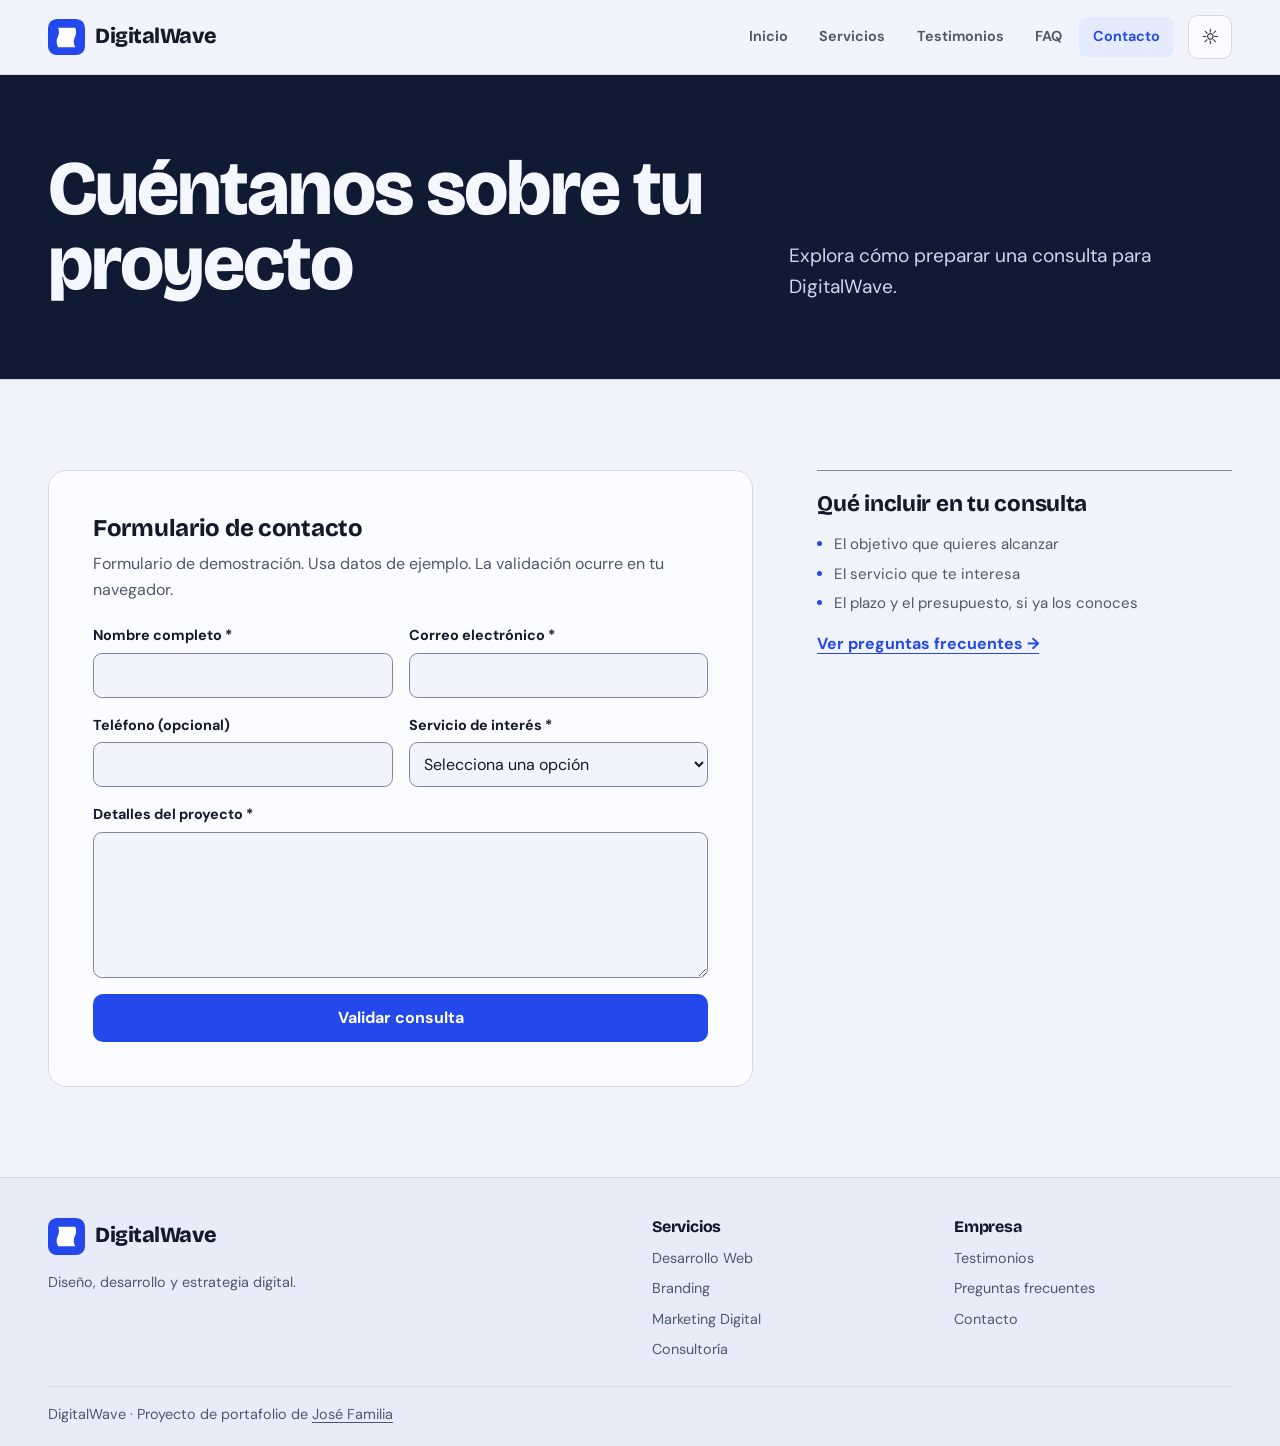
==== commit 5af724c2: "Give DigitalWave an editorial layout and GSAP motion" ====
--- a/pages/Contactos.html
+++ b/pages/Contactos.html
@@ -14,8 +14,15 @@
       rel="stylesheet"
     />
     <script defer src="../scripts/contact.js"></script>
+    <script defer src="../scripts/menu.js"></script>
+    <script
+      async
+      id="gsap-runtime"
+      src="https://cdn.jsdelivr.net/npm/gsap@3.15.1/dist/gsap.min.js"
+      integrity="sha384-3vCAhD+a3BOliP3QqjQINn6ZWiZxoqu0WFxX5ZQZgqekDZuSb1mJBrrLMmu94H8f"
+      crossorigin="anonymous"
+    ></script>
     <script defer src="../scripts/animations.js"></script>
-    <script defer src="../scripts/menu.js"></script>
   </head>
   <body>
     <a class="skip-link" href="#contenido">Saltar al contenido</a>
--- a/index.css
+++ b/index.css
@@ -1,8 +1,8 @@
 :root {
   color-scheme: light;
-  --bg: #f6f4ed;
-  --surface: #fffdf8;
-  --surface-alt: #eeebe2;
+  --bg: #f1f4fc;
+  --surface: #fbfcff;
+  --surface-alt: #e7ecf8;
   --text: #131a2a;
   --muted: #4f5869;
   --line: #d7d9e0;
@@ -15,6 +15,8 @@
   --button: #2348ec;
   --button-hover: #1736bd;
   --ink: #101a32;
+  --hero-bg: #04091c;
+  --hero-muted: #ccd8f0;
   --paper: #f5f7ff;
   --aqua: #9cece4;
   --display-font: "Bricolage Grotesque", "Arial", sans-serif;
@@ -48,6 +50,11 @@
   display: none !important;
 }
 
+::selection {
+  background: var(--aqua);
+  color: var(--ink);
+}
+
 body {
   margin: 0;
   background: var(--bg);
@@ -290,43 +297,42 @@
 }
 
 .hero-main {
-  padding-block: clamp(1.75rem, 4vw, 3.75rem);
+  position: relative;
+  isolation: isolate;
+  display: grid;
+  align-items: end;
+  min-height: clamp(35rem, 76vh, 49rem);
+  overflow: hidden;
+  background: var(--hero-bg);
+  color: var(--paper);
+  --focus: var(--aqua);
 }
 
 .hero-layout {
-  display: grid;
-  grid-template-columns: minmax(0, 1.09fr) minmax(0, 1fr);
-  align-items: center;
-  gap: clamp(2rem, 5vw, 5rem);
-}
-
-.section-label {
-  margin-bottom: clamp(0.9rem, 2vw, 1.45rem);
-  color: var(--accent);
-  font-size: 0.78rem;
-  font-weight: 750;
-  letter-spacing: 0.12em;
-  text-transform: uppercase;
+  padding-block: clamp(5rem, 10vw, 9rem) clamp(4rem, 8vw, 7rem);
+}
+
+.hero-content {
+  max-width: 40rem;
 }
 
 .hero-title {
-  max-width: 13ch;
-  font-size: clamp(3.25rem, 6.65vw, 7.25rem);
+  font-size: clamp(4.15rem, 8.7vw, 7.35rem);
   font-weight: 800;
   letter-spacing: -0.028em;
-  line-height: 0.99;
+  line-height: 0.94;
   text-wrap: initial;
 }
 
 .hero-title span {
   display: block;
-  color: var(--accent);
+  color: var(--aqua);
 }
 
 .hero-description {
-  max-width: 42ch;
-  margin-top: clamp(1.25rem, 3vw, 1.85rem);
-  color: var(--muted);
+  max-width: 36ch;
+  margin-top: 1.4rem;
+  color: var(--hero-muted);
   font-size: clamp(1rem, 1.5vw, 1.2rem);
 }
 
@@ -336,14 +342,37 @@
   flex-wrap: wrap;
   align-items: center;
   gap: 0.75rem;
-  margin-top: 1.5rem;
+  margin-top: 1.65rem;
+}
+
+.hero-actions .btn-primary,
+.cta-actions .btn-primary {
+  background: var(--aqua);
+  color: var(--ink);
+}
+
+.hero-actions .btn-primary:hover,
+.cta-actions .btn-primary:hover {
+  background: #c2faf1;
+}
+
+.hero-actions .btn-secondary,
+.cta-actions .btn-secondary {
+  color: var(--paper);
+  border-color: #8c9dbe;
+}
+
+.hero-actions .btn-secondary:hover,
+.cta-actions .btn-secondary:hover {
+  background: #273959;
 }
 
 .hero-art {
-  aspect-ratio: 1;
+  position: absolute;
+  z-index: -1;
+  inset: 0 0 0 auto;
+  width: 67%;
   overflow: hidden;
-  border-radius: clamp(1rem, 2.2vw, 1.75rem);
-  background: var(--ink);
 }
 
 .hero-art img {
@@ -351,12 +380,29 @@
   width: 100%;
   height: 100%;
   object-fit: cover;
+  object-position: center 52%;
+}
+
+.hero-sweep {
+  position: absolute;
+  inset: 0;
+  background: linear-gradient(108deg, transparent 37%, rgb(139 226 255 / 0.46) 50%, transparent 62%);
+  mix-blend-mode: screen;
+  opacity: 0;
+}
+
+.hero-art::after {
+  position: absolute;
+  inset: 0;
+  background: linear-gradient(90deg, var(--hero-bg), rgb(4 9 28 / 0.38) 38%, transparent 74%);
+  content: "";
 }
 
 .small-hero {
   padding-block: clamp(2.25rem, 6vw, 5rem);
   border-bottom: 1px solid var(--line);
-  background: var(--surface-alt);
+  background: var(--ink);
+  color: var(--paper);
 }
 
 .small-hero .container {
@@ -377,7 +423,7 @@
 
 .lead {
   max-width: 39ch;
-  color: var(--muted);
+  color: var(--hero-muted);
   font-size: clamp(1rem, 1.6vw, 1.2rem);
 }
 
@@ -385,15 +431,6 @@
 .testimonials-section,
 .process-section {
   padding-block: var(--section-space);
-}
-
-.services-home,
-.testimonials-section {
-  border-top: 1px solid var(--line);
-}
-
-.small-hero + .testimonials-section {
-  border-top: 0;
 }
 
 .section-header {
@@ -401,75 +438,56 @@
   flex-wrap: wrap;
   align-items: baseline;
   justify-content: space-between;
-  gap: 0.65rem 1.5rem;
-  margin-bottom: clamp(1.5rem, 4vw, 2.75rem);
+  gap: 0.6rem 1.5rem;
+  margin-bottom: clamp(1.45rem, 4vw, 2.6rem);
 }
 
 .section-title,
 .cta-title {
-  font-size: clamp(2rem, 4.3vw, 4rem);
+  font-size: clamp(2rem, 4.5vw, 4.25rem);
   letter-spacing: -0.025em;
 }
 
-.services-grid,
-.testimonials-grid,
-.process-timeline {
-  display: grid;
-  gap: 1rem;
-}
-
-.services-grid,
-.testimonials-grid {
-  grid-template-columns: repeat(3, minmax(0, 1fr));
-}
-
-.services-home .services-grid,
-.process-timeline {
-  grid-template-columns: repeat(4, minmax(0, 1fr));
-}
-
-.service-card,
-.testimonial-card,
-.contact-panel,
-.contact-guide,
-.faq-nav {
-  background: var(--surface);
-  border: 1px solid var(--line);
-  border-radius: var(--radius);
-}
-
-.service-card,
-.testimonial-card {
-  display: flex;
-  flex-direction: column;
-  padding: clamp(1.15rem, 2.4vw, 1.85rem);
-}
-
-.service-card {
-  transition: border-color 180ms ease, background-color 180ms ease;
-}
-
-.service-card:hover,
-.service-card:focus-within,
-.service-card:target {
-  border-color: var(--accent);
+.service-list {
+  border-top: 1px solid var(--field-line);
+}
+
+.service-row {
+  display: grid;
+  grid-template-columns: minmax(12rem, 1.1fr) minmax(12rem, 1.15fr) minmax(12rem, 1fr);
+  align-items: start;
+  gap: 0.75rem clamp(1.5rem, 4vw, 3.5rem);
+  padding-block: clamp(1.25rem, 3.2vw, 2.4rem);
+  border-bottom: 1px solid var(--line);
+}
+
+.services-home .service-row {
+  grid-template-columns: minmax(12rem, 1fr) minmax(12rem, 1fr) auto;
+  align-items: baseline;
+}
+
+.service-row:target .service-title,
+.service-row:focus-within .service-title {
+  color: var(--accent);
+}
+
+.service-summary .service-link {
+  margin-top: 0.8rem;
+}
+
+.services-home .service-row .service-link {
+  justify-self: end;
 }
 
 .service-title,
 .step-title {
-  margin-bottom: 0.7rem;
-  font-size: clamp(1.3rem, 2.15vw, 1.9rem);
+  font-size: clamp(1.4rem, 2.75vw, 2.35rem);
 }
 
 .service-description,
-.step-description,
 .author-role,
 .contact-note {
   color: var(--muted);
-}
-
-.service-description {
-  margin-bottom: 1rem;
 }
 
 .service-features {
@@ -487,25 +505,52 @@
 }
 
 .service-link {
-  align-self: flex-start;
   display: inline-block;
   color: var(--accent);
   font-weight: 700;
-  text-underline-offset: 0.2em;
+  text-underline-offset: 0.22em;
 }
 
 .service-link:hover {
   text-decoration-thickness: 0.13em;
 }
 
-.service-card .service-link {
-  margin-top: auto;
-  padding-top: 0.85rem;
+.testimonials-grid {
+  display: grid;
+  grid-template-columns: repeat(3, minmax(0, 1fr));
+  gap: 0 clamp(1.5rem, 4vw, 3.5rem);
+}
+
+.testimonial-card {
+  display: flex;
+  flex-direction: column;
+  padding-block: clamp(1.25rem, 3vw, 2rem);
+  border-top: 1px solid var(--field-line);
 }
 
 .process-section {
-  background: var(--surface-alt);
-  border-top: 1px solid var(--line);
+  background: var(--ink);
+  color: var(--paper);
+}
+
+.process-layout {
+  display: grid;
+  grid-template-columns: minmax(14rem, 1fr) minmax(0, 1.45fr);
+  align-items: start;
+  gap: clamp(2rem, 6vw, 7rem);
+}
+
+.process-sequence {
+  position: relative;
+  padding-inline-start: clamp(1.1rem, 3vw, 2.25rem);
+}
+
+.process-trace {
+  position: absolute;
+  inset: 0 auto 0 0;
+  width: 1px;
+  background: var(--aqua);
+  transform-origin: top;
 }
 
 .process-timeline {
@@ -513,15 +558,35 @@
 }
 
 .process-step {
-  padding: 1.1rem 0.75rem 0 0;
-  border-top: 2px solid var(--line);
+  display: grid;
+  grid-template-columns: auto minmax(0, 1fr);
+  align-items: baseline;
+  gap: 0.9rem 1.25rem;
+  padding-bottom: 1.2rem;
+}
+
+.process-step + .process-step {
+  padding-top: 1.2rem;
+  border-top: 1px solid #465574;
+}
+
+.process-step:last-child {
+  padding-bottom: 0;
 }
 
 .step-number {
-  margin-bottom: 0.7rem;
-  color: var(--accent);
-  font: 700 1.15rem/1 var(--display-font);
+  color: var(--aqua);
+  font: 650 1rem/1 var(--display-font);
   font-variant-numeric: tabular-nums;
+}
+
+.step-title {
+  margin-bottom: 0.3rem;
+}
+
+.step-description {
+  max-width: 56ch;
+  color: var(--hero-muted);
 }
 
 .testimonial-stars {
@@ -537,7 +602,6 @@
 .testimonial-author {
   margin-top: auto;
   padding-top: 0.9rem;
-  border-top: 1px solid var(--line);
 }
 
 .author-name {
@@ -558,7 +622,6 @@
   align-items: end;
   gap: 0.75rem 2rem;
   padding: clamp(1.45rem, 5vw, 4rem);
-  border-radius: var(--radius);
   background: var(--ink);
   color: var(--paper);
   --focus: var(--aqua);
@@ -577,24 +640,6 @@
   margin: 0;
 }
 
-.cta-actions .btn-primary {
-  background: var(--aqua);
-  color: var(--ink);
-}
-
-.cta-actions .btn-primary:hover {
-  background: #c2faf1;
-}
-
-.cta-actions .btn-secondary {
-  color: var(--paper);
-  border-color: #8c9dbe;
-}
-
-.cta-actions .btn-secondary:hover {
-  background: #273959;
-}
-
 .faq-layout,
 .contact-layout {
   display: grid;
@@ -611,7 +656,8 @@
 .contact-guide {
   position: sticky;
   top: 6rem;
-  padding: 1.35rem;
+  padding: 1.35rem 0 0;
+  border-top: 1px solid var(--field-line);
 }
 
 .faq-nav p {
@@ -645,10 +691,7 @@
 }
 
 .faq details {
-  margin-bottom: 0.55rem;
-  border: 1px solid var(--line);
-  border-radius: 0.75rem;
-  background: var(--surface);
+  border-top: 1px solid var(--line);
 }
 
 .faq details[open] {
@@ -656,8 +699,7 @@
 }
 
 .faq summary {
-  padding: 0.875rem 1.1rem;
-  border-radius: inherit;
+  padding: 0.875rem 0.25rem;
   font-weight: 700;
   cursor: pointer;
 }
@@ -667,7 +709,7 @@
 }
 
 .faq details p {
-  padding: 0 1.1rem 1.05rem;
+  padding: 0 0.25rem 1.05rem;
   color: var(--muted);
 }
 
@@ -676,11 +718,10 @@
 }
 
 .contact-panel {
+  border: 1px solid var(--line);
+  border-radius: var(--radius);
+  background: var(--surface);
   padding: clamp(1.25rem, 4vw, 2.75rem);
-}
-
-.contact-guide {
-  background: var(--surface-alt);
 }
 
 .contact-guide h2 {
@@ -808,11 +849,6 @@
 }
 
 @media (max-width: 1000px) {
-  .services-home .services-grid,
-  .process-timeline {
-    grid-template-columns: repeat(2, minmax(0, 1fr));
-  }
-
   .cta-content {
     grid-template-columns: 1fr;
   }
@@ -867,7 +903,17 @@
     margin-inline-start: 0;
   }
 
-  .services-grid,
+  .service-row,
+  .services-home .service-row {
+    grid-template-columns: minmax(0, 0.85fr) minmax(0, 1.15fr);
+  }
+
+  .service-row .service-features,
+  .services-home .service-row .service-link {
+    grid-column: 2;
+    justify-self: start;
+  }
+
   .testimonials-grid {
     grid-template-columns: repeat(2, minmax(0, 1fr));
   }
@@ -890,19 +936,47 @@
 }
 
 @media (max-width: 640px) {
-  .hero-layout,
   .small-hero .container,
+  .process-layout,
   .footer-content {
     grid-template-columns: 1fr;
   }
 
+  .hero-main {
+    align-items: start;
+    min-height: auto;
+  }
+
+  .hero-layout {
+    padding-block: 3rem clamp(13rem, 58vw, 22rem);
+  }
+
   .hero-title {
-    max-width: 14ch;
-    font-size: clamp(2.65rem, 10.5vw, 4.5rem);
+    font-size: clamp(2.8rem, 12vw, 5.1rem);
   }
 
   .hero-art {
-    aspect-ratio: 5 / 4;
+    inset: auto 0 0;
+    width: 100%;
+    height: clamp(16rem, 70vw, 25rem);
+  }
+
+  .hero-art img {
+    object-position: center 58%;
+  }
+
+  .hero-art::after {
+    background: linear-gradient(var(--hero-bg), transparent 46%);
+  }
+
+  .service-row,
+  .services-home .service-row {
+    grid-template-columns: 1fr;
+  }
+
+  .service-row .service-features,
+  .services-home .service-row .service-link {
+    grid-column: 1;
   }
 
   .small-hero h1 {
@@ -915,10 +989,7 @@
 }
 
 @media (max-width: 480px) {
-  .services-grid,
-  .services-home .services-grid,
-  .testimonials-grid,
-  .process-timeline {
+  .testimonials-grid {
     grid-template-columns: 1fr;
   }
 }
@@ -932,21 +1003,22 @@
     view-transition-name: site-header;
   }
 
-  ::view-transition-group(root),
+  ::view-transition-group(root) {
+    animation-duration: 380ms;
+  }
+
   ::view-transition-group(site-header) {
-    animation-duration: 280ms;
+    animation-duration: 220ms;
   }
 
   ::view-transition-old(root) {
-    animation: page-exit 160ms ease-in both;
+    animation: none;
+    mix-blend-mode: normal;
   }
 
   ::view-transition-new(root) {
-    animation: page-enter 280ms cubic-bezier(0.2, 0.65, 0.3, 1) both;
-  }
-
-  [data-animate].animated {
-    animation: reveal 420ms ease-out;
+    animation: page-enter 380ms cubic-bezier(0.22, 1, 0.36, 1) both;
+    mix-blend-mode: normal;
   }
 }
 
@@ -959,14 +1031,7 @@
   }
 }
 
-@keyframes page-exit {
-  to { opacity: 0; }
-}
-
 @keyframes page-enter {
-  from { opacity: 0; transform: translateY(0.45rem); }
-}
-
-@keyframes reveal {
-  from { translate: 0 0.55rem; }
-}
+  from { clip-path: inset(0 0 0 100%); }
+  to { clip-path: inset(0); }
+}
